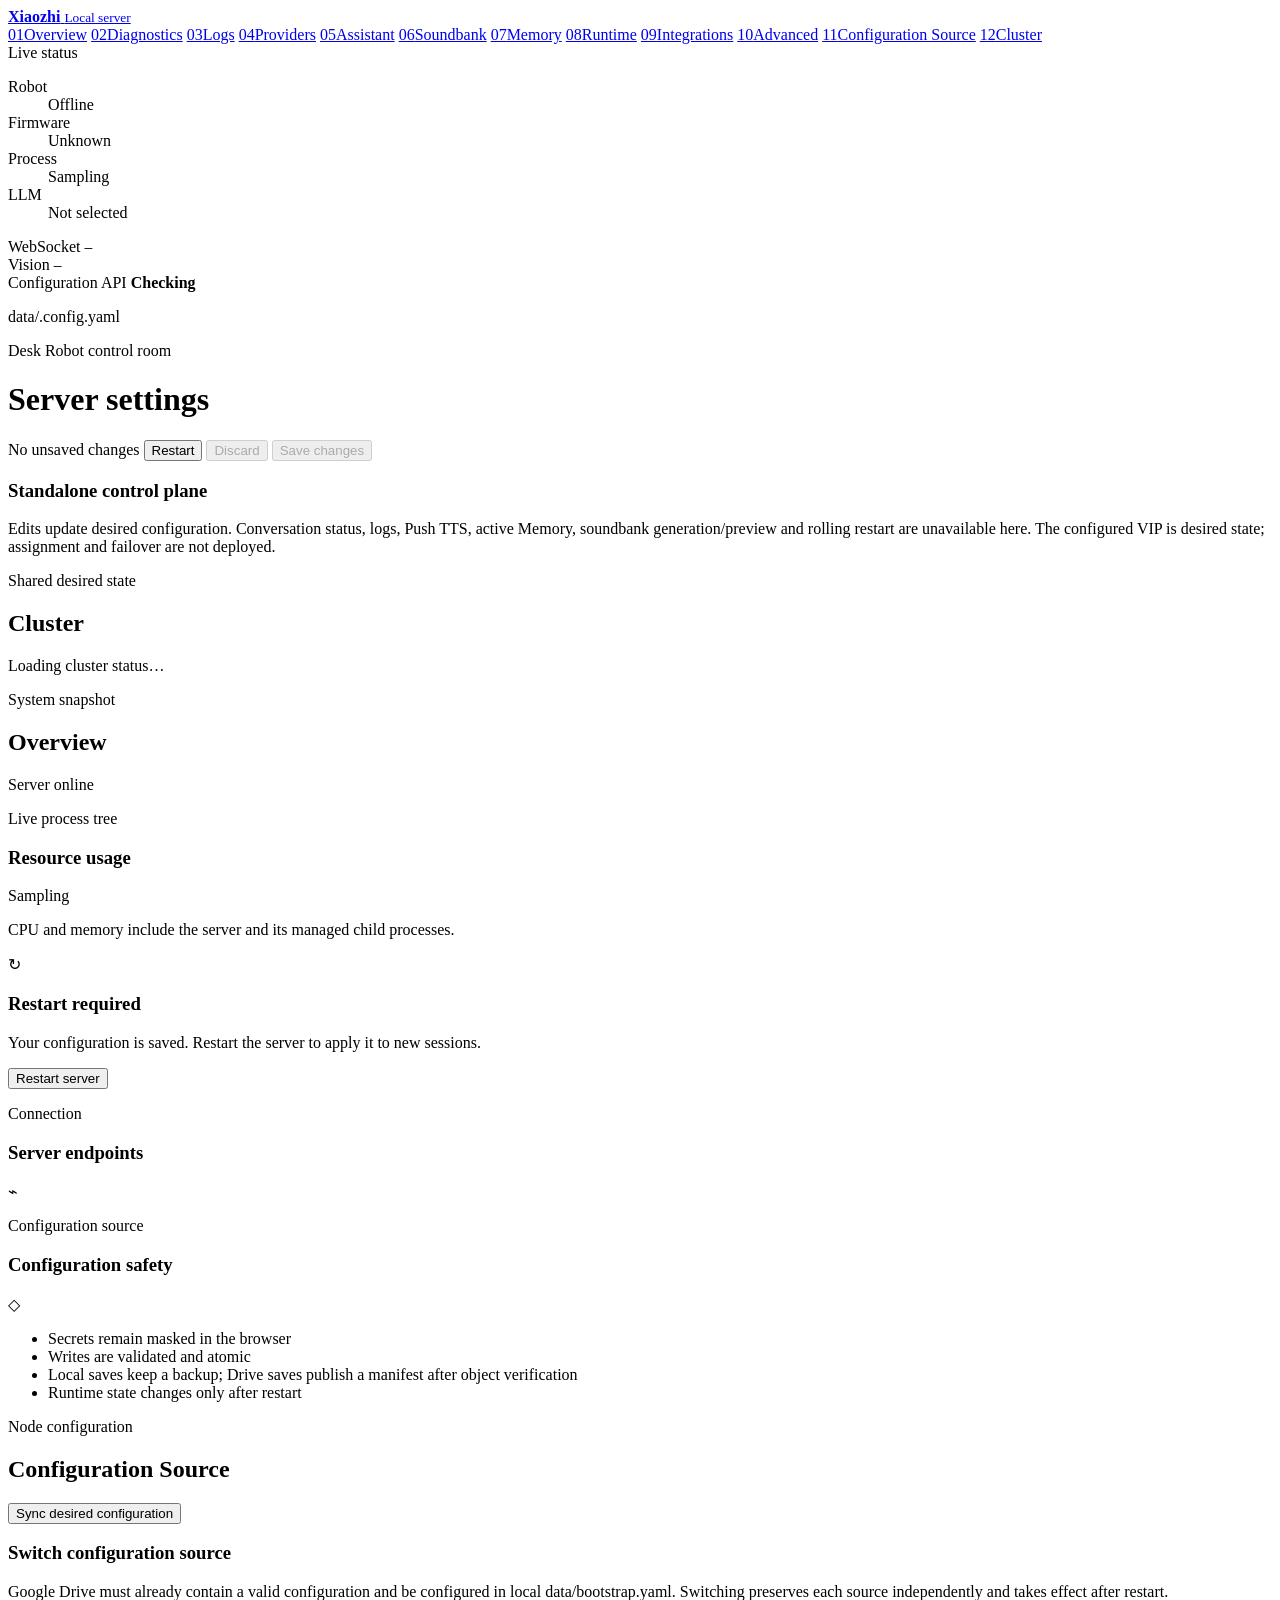
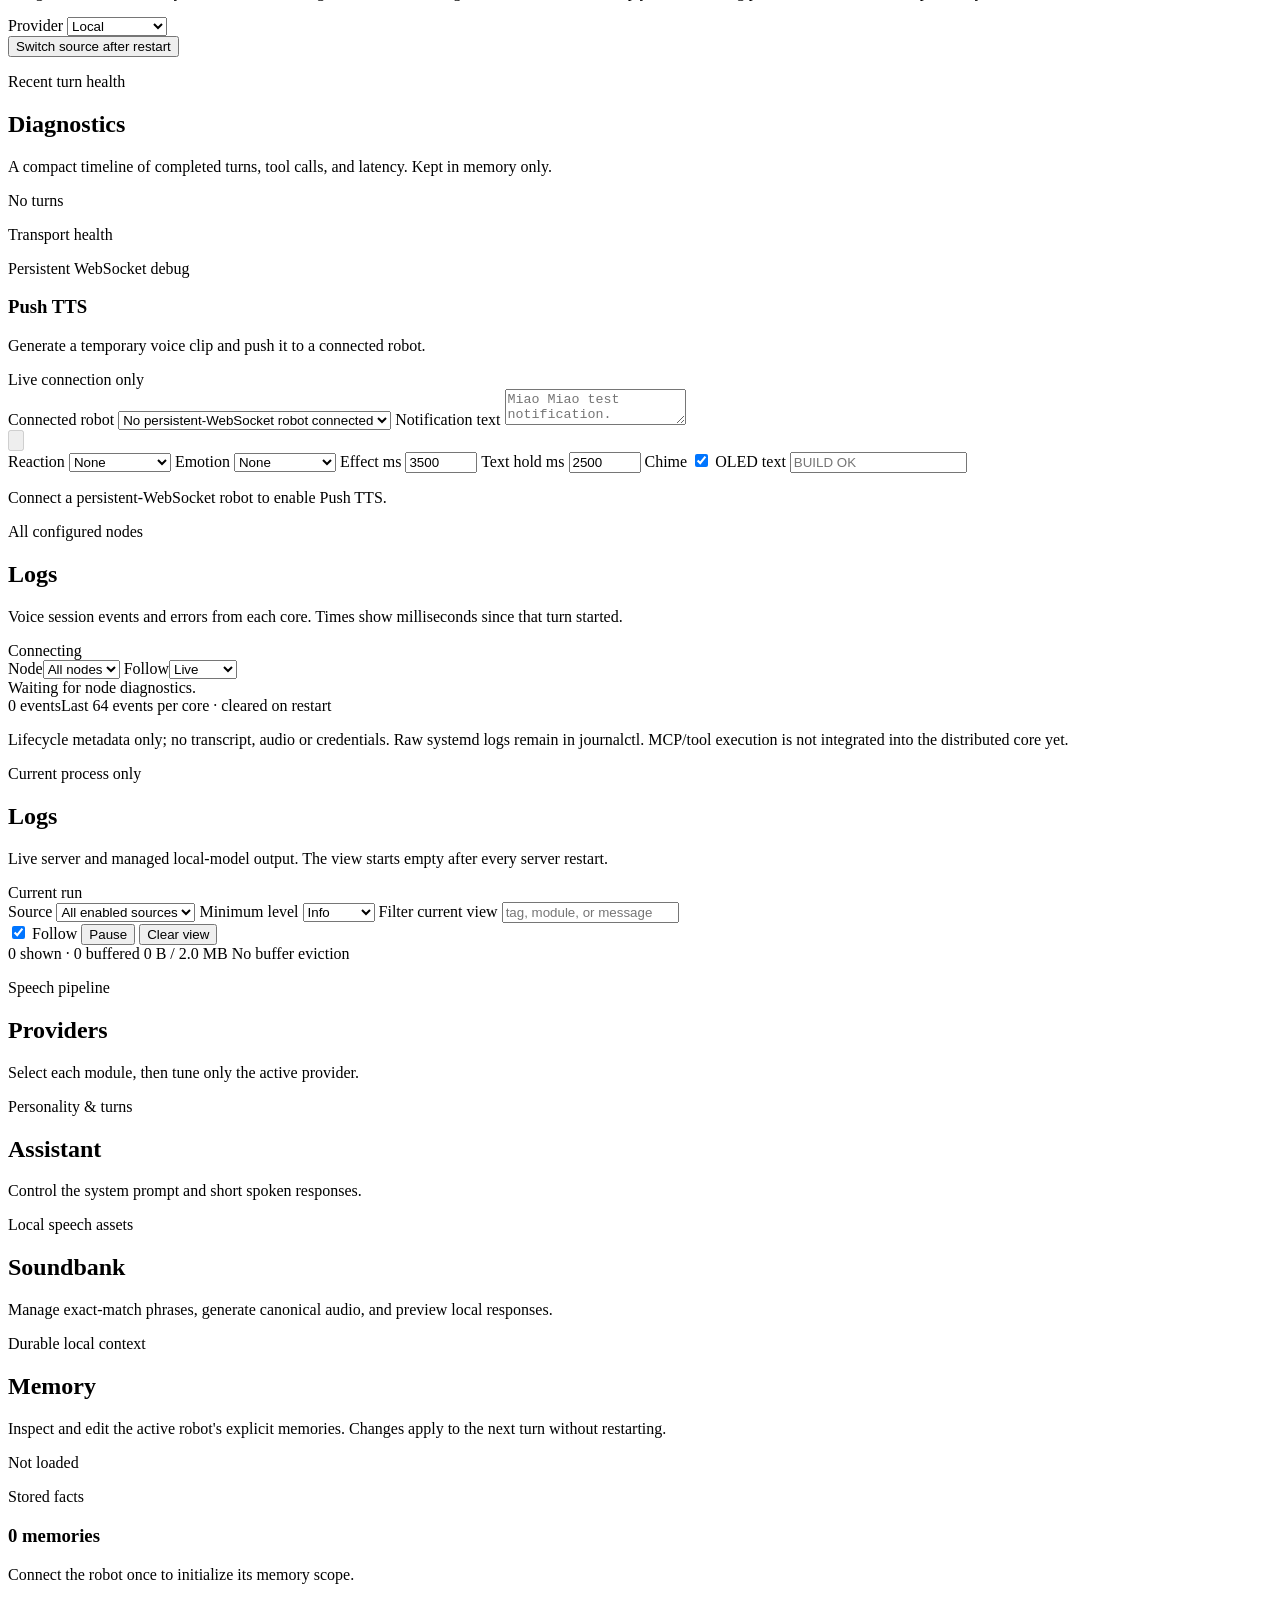
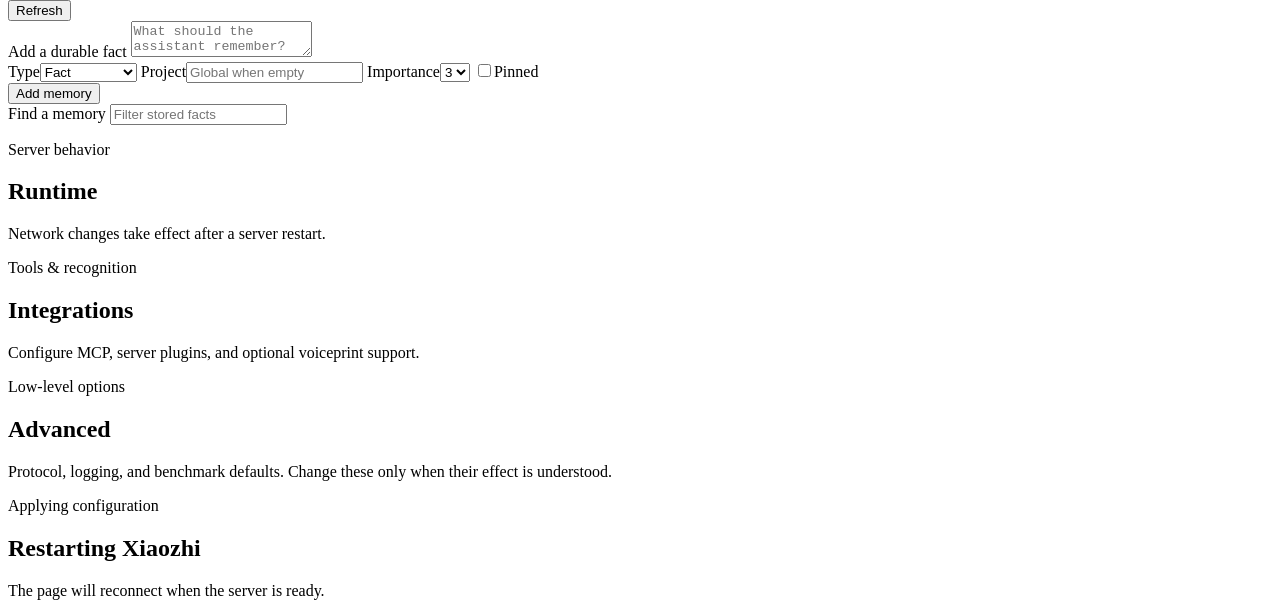
==== main/xiaozhi-server/web/settings/index.html @ d860bde0 "Restore cluster ASR recovery and expose voice diagnostics" ====
<!doctype html>
<html lang="en">
  <head>
    <meta charset="utf-8" />
    <meta name="viewport" content="width=device-width, initial-scale=1" />
    <meta name="theme-color" content="#0b0906" />
    <title>Xiaozhi Server Settings</title>
    <link rel="icon" href="/settings/favicon.svg" type="image/svg+xml" />
    <link rel="stylesheet" href="/settings/styles.css?v=44" />
  </head>
  <body>
    <div class="ambient ambient-one"></div>
    <div class="ambient ambient-two"></div>

    <div class="app-shell">
      <aside class="sidebar">
        <a class="brand" href="#overview" aria-label="Xiaozhi Server settings">
          <span class="brand-mark" aria-hidden="true">
            <span></span><span></span>
          </span>
          <span>
            <strong>Xiaozhi</strong>
            <small>Local server</small>
          </span>
        </a>

        <nav class="navigation" aria-label="Settings sections">
          <a class="active" href="#overview"><span>01</span>Overview</a>
          <a href="#diagnostics"><span>02</span>Diagnostics</a>
          <a href="#logs"><span>03</span>Logs</a>
          <a href="#providers"><span>04</span>Providers</a>
          <a href="#assistant"><span>05</span>Assistant</a>
          <a href="#soundbank"><span>06</span>Soundbank</a>
          <a href="#memory"><span>07</span>Memory</a>
          <a href="#runtime"><span>08</span>Runtime</a>
          <a href="#integrations"><span>09</span>Integrations</a>
          <a href="#advanced"><span>10</span>Advanced</a>
          <a href="#source"><span>11</span>Configuration Source</a>
          <a href="#cluster" class="hidden" data-control-plane><span>12</span>Cluster</a>
        </nav>

        <div class="sidebar-live" aria-label="Live server status">
          <div class="sidebar-live-heading">
            <span id="sidebarLiveLabel">Live status</span>
            <i id="sidebarLiveDot"></i>
          </div>
          <dl>
            <div><dt>Robot</dt><dd id="sidebarDevice">Offline</dd></div>
            <div><dt>Firmware</dt><dd id="sidebarFirmware">Unknown</dd></div>
            <div><dt>Process</dt><dd id="sidebarProcess">Sampling</dd></div>
            <div><dt>LLM</dt><dd id="sidebarLlm">Not selected</dd></div>
          </dl>
          <div class="sidebar-endpoint">
            <span>WebSocket</span>
            <code id="sidebarWebsocket">—</code>
          </div>
          <div class="sidebar-endpoint">
            <span>Vision</span>
            <code id="sidebarVision">—</code>
          </div>
        </div>

        <div class="sidebar-status">
          <div class="status-row">
            <span class="status-dot"></span>
            <span>Configuration API</span>
            <strong id="apiStatus">Checking</strong>
          </div>
          <p id="configPath">data/.config.yaml</p>
        </div>
      </aside>

      <main>
        <header class="topbar">
          <div>
            <p class="eyebrow">Desk Robot control room</p>
            <h1>Server settings</h1>
          </div>
          <div class="topbar-actions">
            <span class="save-state" id="saveState">No unsaved changes</span>
            <button class="button secondary" id="restartNowButton">Restart</button>
            <button class="button secondary" id="discardButton" disabled>Discard</button>
            <button class="button primary" id="saveButton" disabled>Save changes</button>
          </div>
        </header>

        <div class="content">
          <article class="panel hidden" data-control-plane>
            <h3>Standalone control plane</h3>
            <p>Edits update desired configuration. Conversation status, logs, Push TTS,
              active Memory, soundbank generation/preview and rolling restart are unavailable here.
              The configured VIP is desired state; assignment and failover are not deployed.</p>
          </article>
          <section id="cluster" class="page-section hidden" data-control-plane>
            <div class="section-heading">
              <div><p class="eyebrow">Shared desired state</p><h2>Cluster</h2></div>
            </div>
            <article class="panel">
              <dl class="detail-list" id="clusterSummary"></dl>
              <p id="clusterStatusNote" class="section-copy">Loading cluster status…</p>
            </article>
          </section>
          <section id="overview" class="page-section active">
            <div class="section-heading">
              <div>
                <p class="eyebrow">System snapshot</p>
                <h2>Overview</h2>
              </div>
              <span class="badge online"><i></i>Server online</span>
            </div>

            <div class="metric-grid" id="providerSummary"></div>

            <article class="panel resource-panel">
              <div class="panel-heading">
                <div>
                  <p class="eyebrow">Live process tree</p>
                  <h3>Resource usage</h3>
                </div>
                <span class="badge online" id="resourceStatus"><i></i>Sampling</span>
              </div>
              <div class="resource-grid" id="resourceSummary"></div>
              <div class="resource-meters" id="resourceMeters"></div>
              <p class="resource-note" id="resourceNote">CPU and memory include the server and its managed child processes.</p>
            </article>

            <article class="panel restart-panel hidden" id="restartPanel">
              <div class="panel-icon">↻</div>
              <div>
                <h3>Restart required</h3>
                <p>Your configuration is saved. Restart the server to apply it to new sessions.</p>
              </div>
              <button class="button warning" id="restartButton">Restart server</button>
            </article>

            <div class="overview-grid">
              <article class="panel">
                <div class="panel-heading">
                  <div>
                    <p class="eyebrow">Connection</p>
                    <h3>Server endpoints</h3>
                  </div>
                  <span class="line-icon">⌁</span>
                </div>
                <dl class="detail-list" id="endpointSummary"></dl>
              </article>

              <article class="panel">
                <div class="panel-heading">
                  <div>
                    <p class="eyebrow">Configuration source</p>
                    <h3>Configuration safety</h3>
                  </div>
                  <span class="line-icon">◇</span>
                </div>
                <ul class="check-list">
                  <li>Secrets remain masked in the browser</li>
                  <li>Writes are validated and atomic</li>
                  <li>Local saves keep a backup; Drive saves publish a manifest after object verification</li>
                  <li>Runtime state changes only after restart</li>
                </ul>
              </article>
            </div>
          </section>

          <section id="source" class="page-section">
            <div class="section-heading">
              <div><p class="eyebrow">Node configuration</p><h2>Configuration Source</h2></div>
            </div>
            <article class="panel config-source-panel">
              <dl class="detail-list" id="sourceSummary"></dl>
              <p class="section-copy" id="sourceSemantics"></p>
              <button class="button secondary" id="syncSourceButton">Sync desired configuration</button>
            </article>
            <article class="panel config-source-panel">
              <h3>Switch configuration source</h3>
              <p class="section-copy">Google Drive must already contain a valid configuration and be configured in local data/bootstrap.yaml. Switching preserves each source independently and takes effect after restart.</p>
              <div class="config-source-field">
                <label for="sourceProvider">Provider</label>
                <select id="sourceProvider"><option value="local">Local</option><option value="google_drive">Google Drive</option></select>
              </div>
              <button class="button secondary" id="switchSourceButton">Switch source after restart</button>
            </article>
          </section>

          <section id="diagnostics" class="page-section">
            <div class="section-heading">
              <div>
                <p class="eyebrow">Recent turn health</p>
                <h2>Diagnostics</h2>
                <p class="section-copy">A compact timeline of completed turns, tool calls, and latency. Kept in memory only.</p>
              </div>
              <span class="badge" id="diagnosticStatus"><i></i>No turns</span>
            </div>
            <div class="diagnostic-summary" id="diagnosticSummary"></div>
            <div class="resource-panel">
              <p class="eyebrow">Transport health</p>
              <div class="resource-grid" id="transportHealth"></div>
            </div>
            <div class="device-events" id="deviceEvents"></div>
            <article class="panel push-tts-panel">
              <div class="panel-heading">
                <div>
                  <p class="eyebrow">Persistent WebSocket debug</p>
                  <h3>Push TTS</h3>
                  <p class="field-help">Generate a temporary voice clip and push it to a connected robot.</p>
                </div>
                <span class="push-tts-mode"><i></i>Live connection only</span>
              </div>
              <form id="pushTtsForm" class="push-tts-form">
                <label>
                  <span>Connected robot</span>
                  <select id="pushTtsDevice" required>
                    <option value="">No persistent-WebSocket robot connected</option>
                  </select>
                </label>
                <label>
                  <span>Notification text</span>
                  <textarea id="pushTtsText" maxlength="1000" required placeholder="Miao Miao test notification."></textarea>
                </label>
                <div class="push-tts-actions">
                  <button class="button primary" id="pushTtsButton" type="submit" aria-label="Send to robot" title="Send to robot" disabled>
                    <svg class="push-tts-send-icon" aria-hidden="true" viewBox="0 0 24 24">
                      <path d="M3.6 4.1 21 12 3.6 19.9l1.6-6.1 9.1-1.8-9.1-1.8-1.6-6.1Z" />
                    </svg>
                    <span class="push-tts-spinner" aria-hidden="true"></span>
                  </button>
                </div>
                <div class="push-tts-options">
                  <label>
                    <span>Reaction</span>
                    <select id="pushTtsReaction">
                      <option value="">None</option>
                      <option value="acknowledge">Acknowledge</option>
                      <option value="success">Success</option>
                      <option value="celebrate">Celebrate</option>
                      <option value="thinking">Thinking</option>
                      <option value="curious">Curious</option>
                      <option value="confused">Confused</option>
                      <option value="warning">Warning</option>
                      <option value="error">Error</option>
                      <option value="startled">Startled</option>
                      <option value="sleepy">Sleepy</option>
                      <option value="nope">Nope</option>
                      <option value="attention">Attention</option>
                    </select>
                  </label>
                  <label id="pushTtsEmotionField">
                    <span>Emotion</span>
                    <select id="pushTtsEmotion">
                      <option value="">None</option>
                      <option value="neutral">Neutral</option>
                      <option value="happy">Happy</option>
                      <option value="bored">Bored</option>
                      <option value="laughing">Laughing</option>
                      <option value="funny">Funny</option>
                      <option value="sad">Sad</option>
                      <option value="angry">Angry</option>
                      <option value="crying">Crying</option>
                      <option value="loving">Loving</option>
                      <option value="embarrassed">Embarrassed</option>
                      <option value="surprised">Surprised</option>
                      <option value="shocked">Shocked</option>
                      <option value="thinking">Thinking</option>
                      <option value="winking">Winking</option>
                      <option value="cool">Cool</option>
                      <option value="relaxed">Relaxed</option>
                      <option value="delicious">Delicious</option>
                      <option value="kissy">Kissy</option>
                      <option value="confident">Confident</option>
                      <option value="sleepy">Sleepy</option>
                      <option value="silly">Silly</option>
                      <option value="confused">Confused</option>
                      <option value="suspicious">Suspicious</option>
                      <option value="shake">Shake</option>
                    </select>
                  </label>
                  <label>
                    <span>Effect ms</span>
                    <input id="pushTtsDuration" type="number" min="250" max="30000" step="250" value="3500" />
                  </label>
                  <label>
                    <span>Text hold ms</span>
                    <input id="pushTtsHold" type="number" min="0" max="10000" step="250" value="2500" />
                  </label>
                  <label class="push-tts-chime">
                    <span>Chime</span>
                    <input id="pushTtsChime" type="checkbox" checked />
                  </label>
                  <label>
                    <span>OLED text</span>
                    <input id="pushTtsOled" type="text" maxlength="48" placeholder="BUILD OK" />
                  </label>
                </div>
                <p class="push-tts-status muted" id="pushTtsStatus">Connect a persistent-WebSocket robot to enable Push TTS.</p>
              </form>
            </article>
            <div class="turn-feed" id="turnFeed"></div>
          </section>

          <section id="logs" class="page-section">
            <div class="section-heading hidden" data-control-plane>
              <div>
                <p class="eyebrow">All configured nodes</p>
                <h2>Logs</h2>
                <p class="section-copy">Voice session events and errors from each core. Times show milliseconds since that turn started.</p>
              </div>
              <span class="badge" id="clusterLogStatus">Connecting</span>
            </div>
            <article class="panel log-panel hidden" data-control-plane>
              <header class="log-toolbar">
                <div class="log-filters">
                  <label><span>Node</span><select id="clusterLogNode"><option value="all">All nodes</option></select></label>
                  <label><span>Follow</span><select id="clusterLogFollow"><option value="yes">Live</option><option value="no">Paused</option></select></label>
                </div>
              </header>
              <div class="cluster-voice-summary" id="clusterVoiceSummary"></div>
              <div class="log-console" id="clusterLogViewport" role="log" aria-live="off">
                <div class="log-feed" id="clusterLogFeed"><div class="log-empty">Waiting for node diagnostics.</div></div>
              </div>
              <footer class="log-footer"><span id="clusterLogCount">0 events</span><span>Last 64 events per core · cleared on restart</span></footer>
            </article>
            <p class="section-copy hidden" data-control-plane>Lifecycle metadata only; no transcript, audio or credentials. Raw systemd logs remain in journalctl. MCP/tool execution is not integrated into the distributed core yet.</p>
            <div class="section-heading" data-runtime-logs>
              <div>
                <p class="eyebrow">Current process only</p>
                <h2>Logs</h2>
                <p class="section-copy">Live server and managed local-model output. The view starts empty after every server restart.</p>
              </div>
              <span class="badge" id="logStatus"><i></i>Current run</span>
            </div>

            <article class="panel log-panel" data-runtime-logs>
              <header class="log-toolbar">
                <div class="log-filters">
                  <label>
                    <span>Source</span>
                    <select id="logSource">
                      <option value="all">All enabled sources</option>
                      <option value="server">Server</option>
                      <option value="local_llm">Local LLM</option>
                      <option value="local_vllm">Local VLLM</option>
                    </select>
                  </label>
                  <label>
                    <span>Minimum level</span>
                    <select id="logLevel">
                      <option value="TRACE">Trace</option>
                      <option value="DEBUG">Debug</option>
                      <option value="INFO" selected>Info</option>
                      <option value="WARNING">Warning</option>
                      <option value="ERROR">Error</option>
                    </select>
                  </label>
                  <label class="log-search-field">
                    <span>Filter current view</span>
                    <input id="logSearch" type="search" placeholder="tag, module, or message" />
                  </label>
                </div>
                <div class="log-actions">
                  <label class="log-autoscroll">
                    <input id="logAutoscroll" type="checkbox" checked />
                    <span>Follow</span>
                  </label>
                  <button class="button secondary" id="logPauseButton" type="button">Pause</button>
                  <button class="button secondary" id="logClearButton" type="button">Clear view</button>
                </div>
              </header>

              <div class="log-console" id="logViewport" role="log" aria-live="off">
                <div class="log-feed" id="logFeed"></div>
              </div>

              <footer class="log-footer">
                <span id="logCount">0 shown · 0 buffered</span>
                <span id="logUsage">0 B / 2.0 MB</span>
                <span id="logDropped">No buffer eviction</span>
              </footer>
            </article>
          </section>

          <section id="providers" class="page-section">
            <div class="section-heading">
              <div>
                <p class="eyebrow">Speech pipeline</p>
                <h2>Providers</h2>
                <p class="section-copy">Select each module, then tune only the active provider.</p>
              </div>
            </div>
            <div class="provider-grid" id="providerSelectors"></div>
            <div class="provider-tabs" id="providerTabs" role="tablist" aria-label="Provider module"></div>
            <div id="providerEditors"></div>
          </section>

          <section id="assistant" class="page-section">
            <div class="section-heading">
              <div>
                <p class="eyebrow">Personality & turns</p>
                <h2>Assistant</h2>
                <p class="section-copy">Control the system prompt and short spoken responses.</p>
              </div>
            </div>
            <div class="settings-groups" id="assistantFields"></div>
          </section>

          <section id="soundbank" class="page-section">
            <div class="section-heading">
              <div>
                <p class="eyebrow">Local speech assets</p>
                <h2>Soundbank</h2>
                <p class="section-copy">Manage exact-match phrases, generate canonical audio, and preview local responses.</p>
              </div>
            </div>
            <div id="soundbankWorkspace"></div>
          </section>

          <section id="memory" class="page-section">
            <div class="section-heading">
              <div>
                <p class="eyebrow">Durable local context</p>
                <h2>Memory</h2>
                <p class="section-copy">Inspect and edit the active robot's explicit memories. Changes apply to the next turn without restarting.</p>
              </div>
              <span class="badge" id="memoryStatus"><i></i>Not loaded</span>
            </div>
            <div class="memory-layout">
              <article class="panel memory-workspace">
                <header>
                  <div>
                    <p class="eyebrow">Stored facts</p>
                    <h3 id="memoryCount">0 memories</h3>
                    <p class="field-help" id="memoryContext">Connect the robot once to initialize its memory scope.</p>
                  </div>
                  <button class="button secondary" id="memoryRefreshButton" type="button">Refresh</button>
                </header>
                <form class="memory-compose" id="memoryCreateForm">
                  <label for="memoryContent">Add a durable fact</label>
                  <textarea id="memoryContent" placeholder="What should the assistant remember?"></textarea>
                  <div class="memory-create-fields">
                    <label><span>Type</span><select id="memoryType"><option value="fact">Fact</option><option value="preference">Preference</option><option value="decision">Decision</option><option value="project_state">Project state</option><option value="hardware">Hardware</option><option value="todo">Todo</option><option value="session">Session</option></select></label>
                    <label><span>Project</span><input id="memoryProject" placeholder="Global when empty" /></label>
                    <label><span>Importance</span><select id="memoryImportance"><option value="1">1</option><option value="2">2</option><option value="3" selected>3</option><option value="4">4</option><option value="5">5</option></select></label>
                    <label class="memory-check"><input id="memoryPinned" type="checkbox" /><span>Pinned</span></label>
                  </div>
                  <button class="button primary" id="memoryCreateButton" type="submit">Add memory</button>
                </form>
                <div class="memory-filter">
                  <label for="memorySearch">Find a memory</label>
                  <input id="memorySearch" type="search" placeholder="Filter stored facts" />
                </div>
                <div class="memory-entries" id="memoryEntries"></div>
              </article>
            </div>
          </section>

          <section id="runtime" class="page-section">
            <div class="section-heading">
              <div>
                <p class="eyebrow">Server behavior</p>
                <h2>Runtime</h2>
                <p class="section-copy">Network changes take effect after a server restart.</p>
              </div>
            </div>
            <div class="settings-groups" id="runtimeFields"></div>
          </section>

          <section id="integrations" class="page-section">
            <div class="section-heading">
              <div>
                <p class="eyebrow">Tools & recognition</p>
                <h2>Integrations</h2>
                <p class="section-copy">Configure MCP, server plugins, and optional voiceprint support.</p>
              </div>
            </div>
            <div class="settings-groups" id="integrationFields"></div>
          </section>

          <section id="advanced" class="page-section">
            <div class="section-heading">
              <div>
                <p class="eyebrow">Low-level options</p>
                <h2>Advanced</h2>
                <p class="section-copy">Protocol, logging, and benchmark defaults. Change these only when their effect is understood.</p>
              </div>
            </div>
            <div class="settings-groups" id="advancedFields"></div>
          </section>
        </div>
      </main>
    </div>

    <div class="toast-region" id="toastRegion" aria-live="polite"></div>
    <div class="restart-overlay hidden" id="restartOverlay">
      <div class="restart-card">
        <span class="spinner"></span>
        <p class="eyebrow">Applying configuration</p>
        <h2>Restarting Xiaozhi</h2>
        <p>The page will reconnect when the server is ready.</p>
      </div>
    </div>

    <script type="module" src="/settings/app.js?v=47"></script>
  </body>
</html>
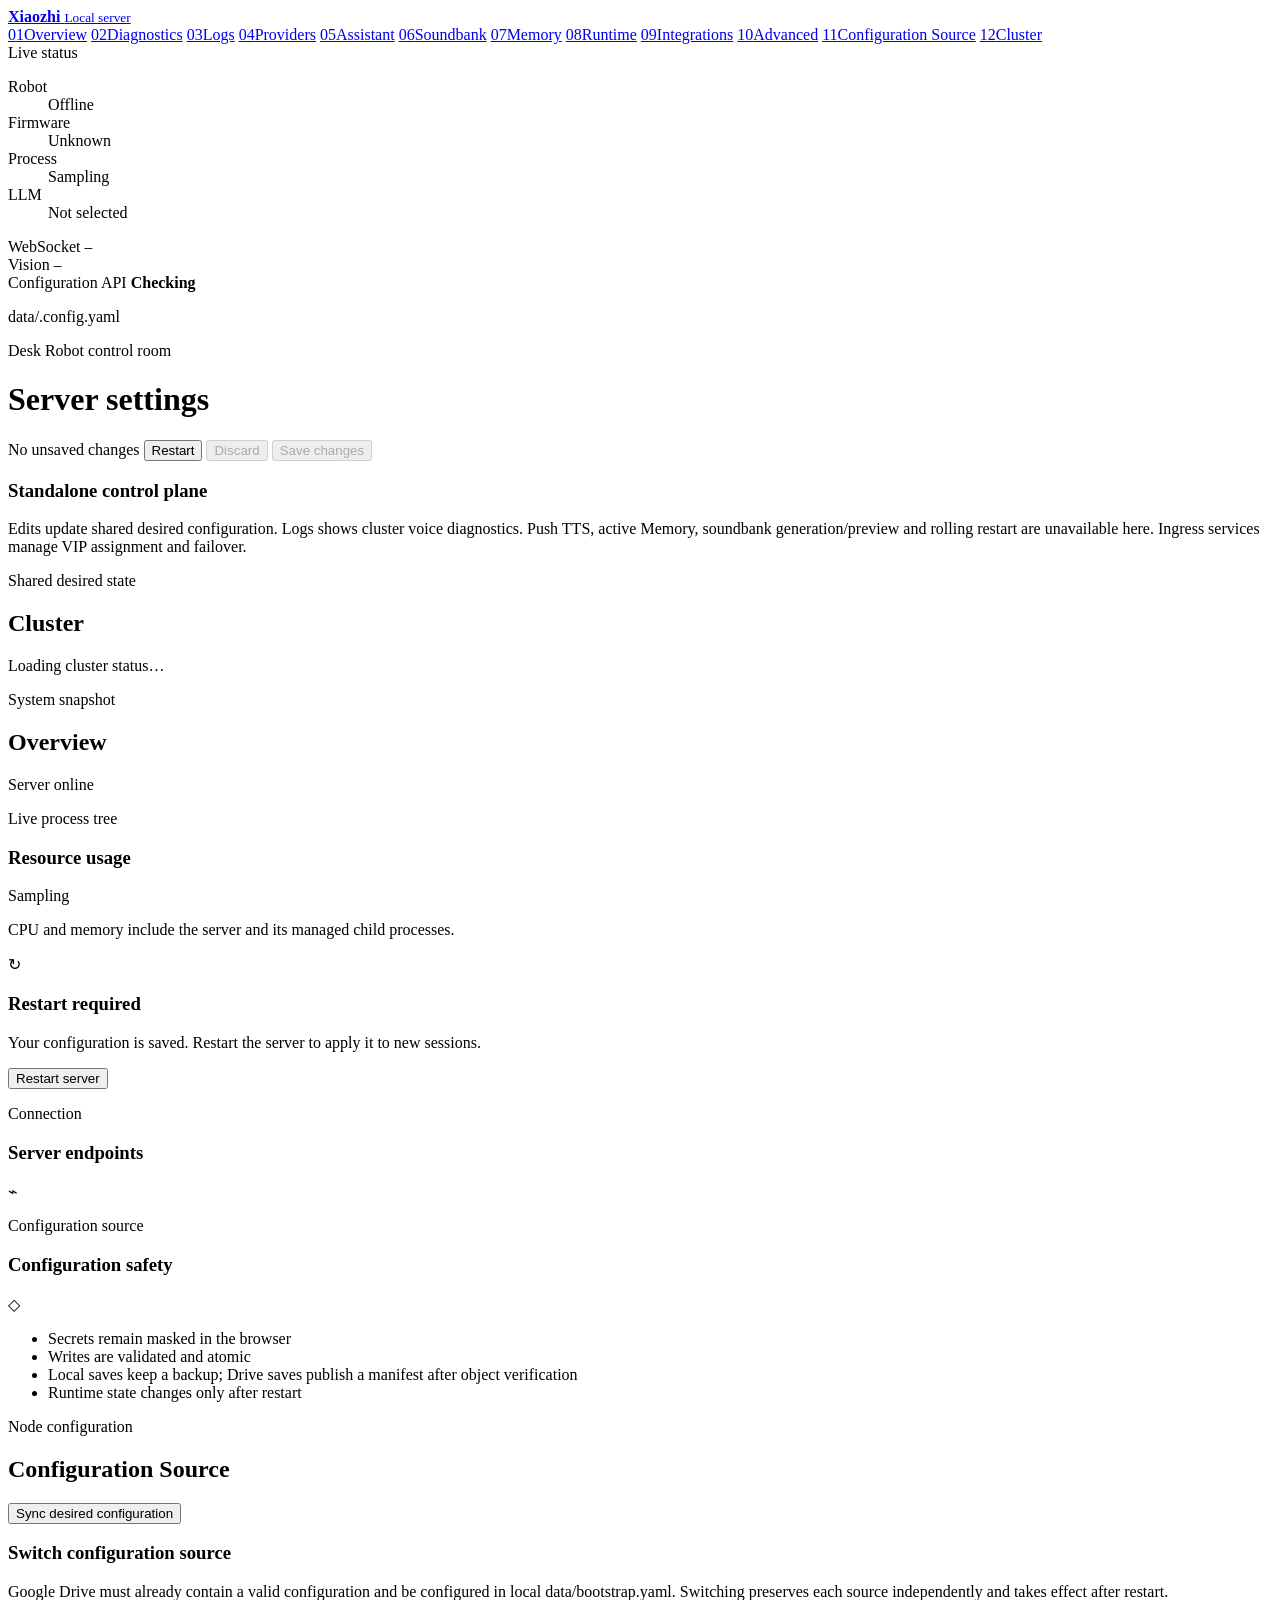
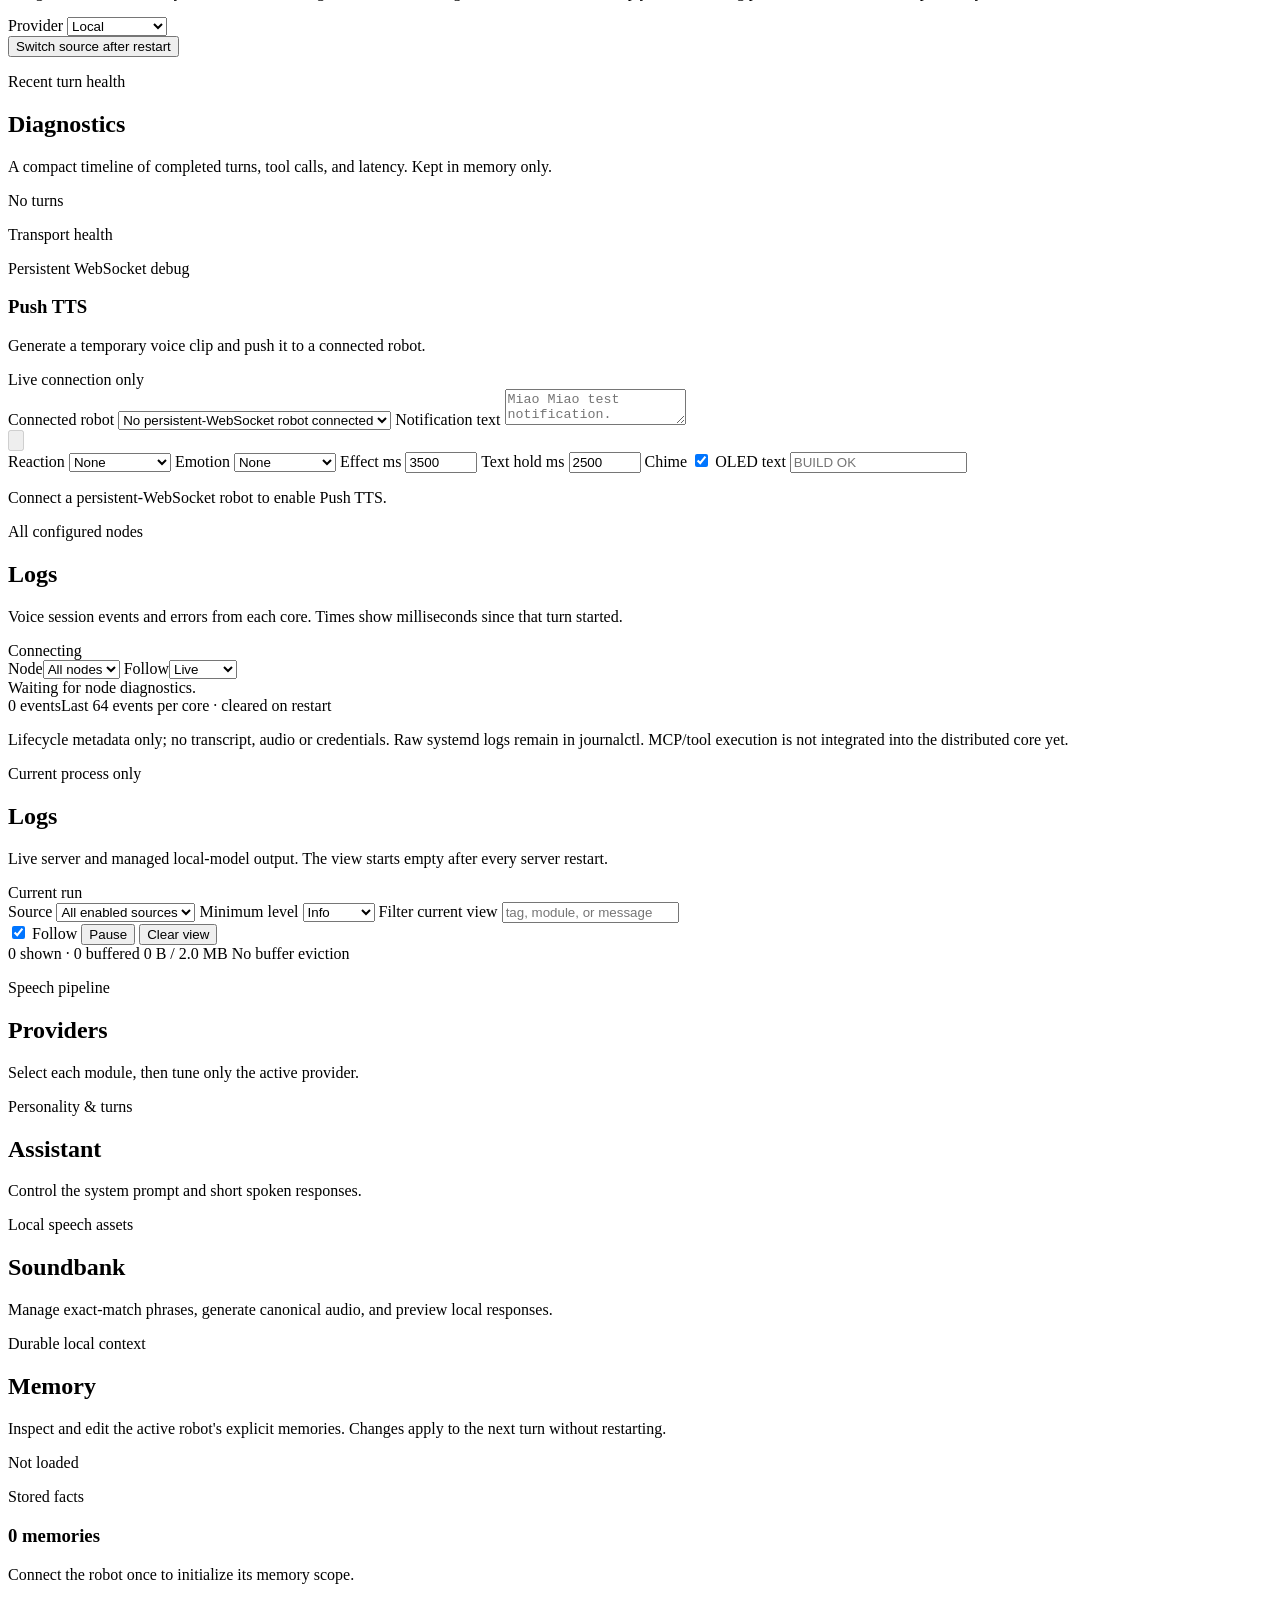
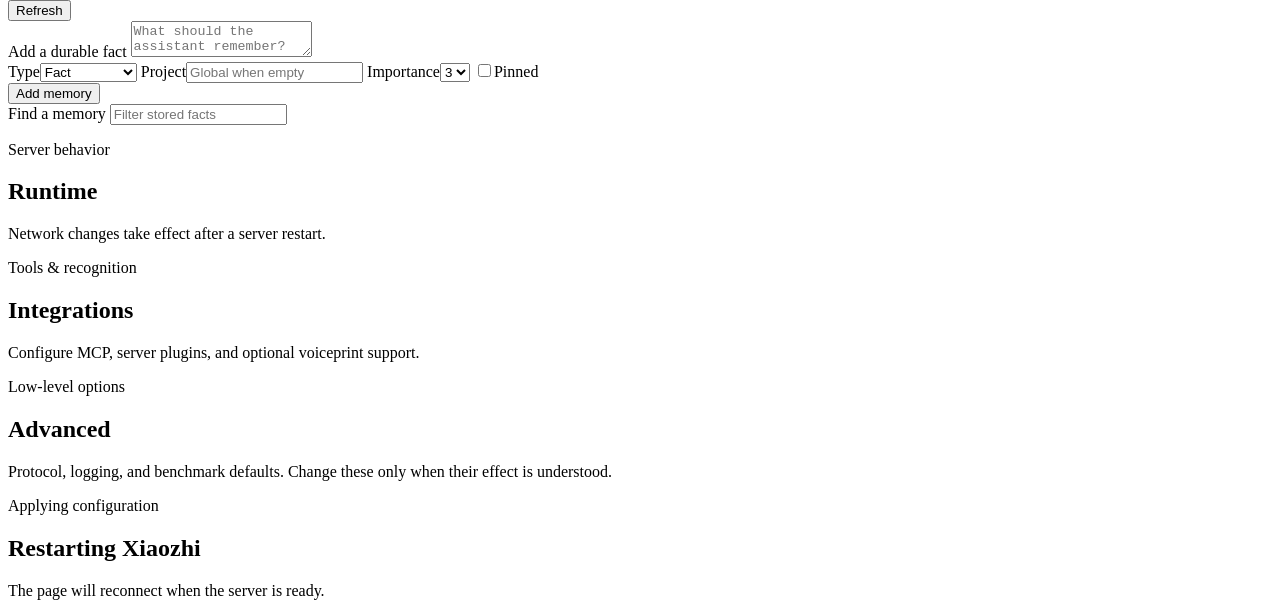
==== commit 6fe1aeaa: "Remove nested Settings log panel padding" ====
--- a/main/xiaozhi-server/web/settings/index.html
+++ b/main/xiaozhi-server/web/settings/index.html
@@ -6,7 +6,7 @@
     <meta name="theme-color" content="#0b0906" />
     <title>Xiaozhi Server Settings</title>
     <link rel="icon" href="/settings/favicon.svg" type="image/svg+xml" />
-    <link rel="stylesheet" href="/settings/styles.css?v=44" />
+    <link rel="stylesheet" href="/settings/styles.css?v=45" />
   </head>
   <body>
     <div class="ambient ambient-one"></div>
@@ -87,9 +87,9 @@
         <div class="content">
           <article class="panel hidden" data-control-plane>
             <h3>Standalone control plane</h3>
-            <p>Edits update desired configuration. Conversation status, logs, Push TTS,
-              active Memory, soundbank generation/preview and rolling restart are unavailable here.
-              The configured VIP is desired state; assignment and failover are not deployed.</p>
+            <p>Edits update shared desired configuration. Logs shows cluster voice diagnostics.
+              Push TTS, active Memory, soundbank generation/preview and rolling restart are unavailable here.
+              Ingress services manage VIP assignment and failover.</p>
           </article>
           <section id="cluster" class="page-section hidden" data-control-plane>
             <div class="section-heading">
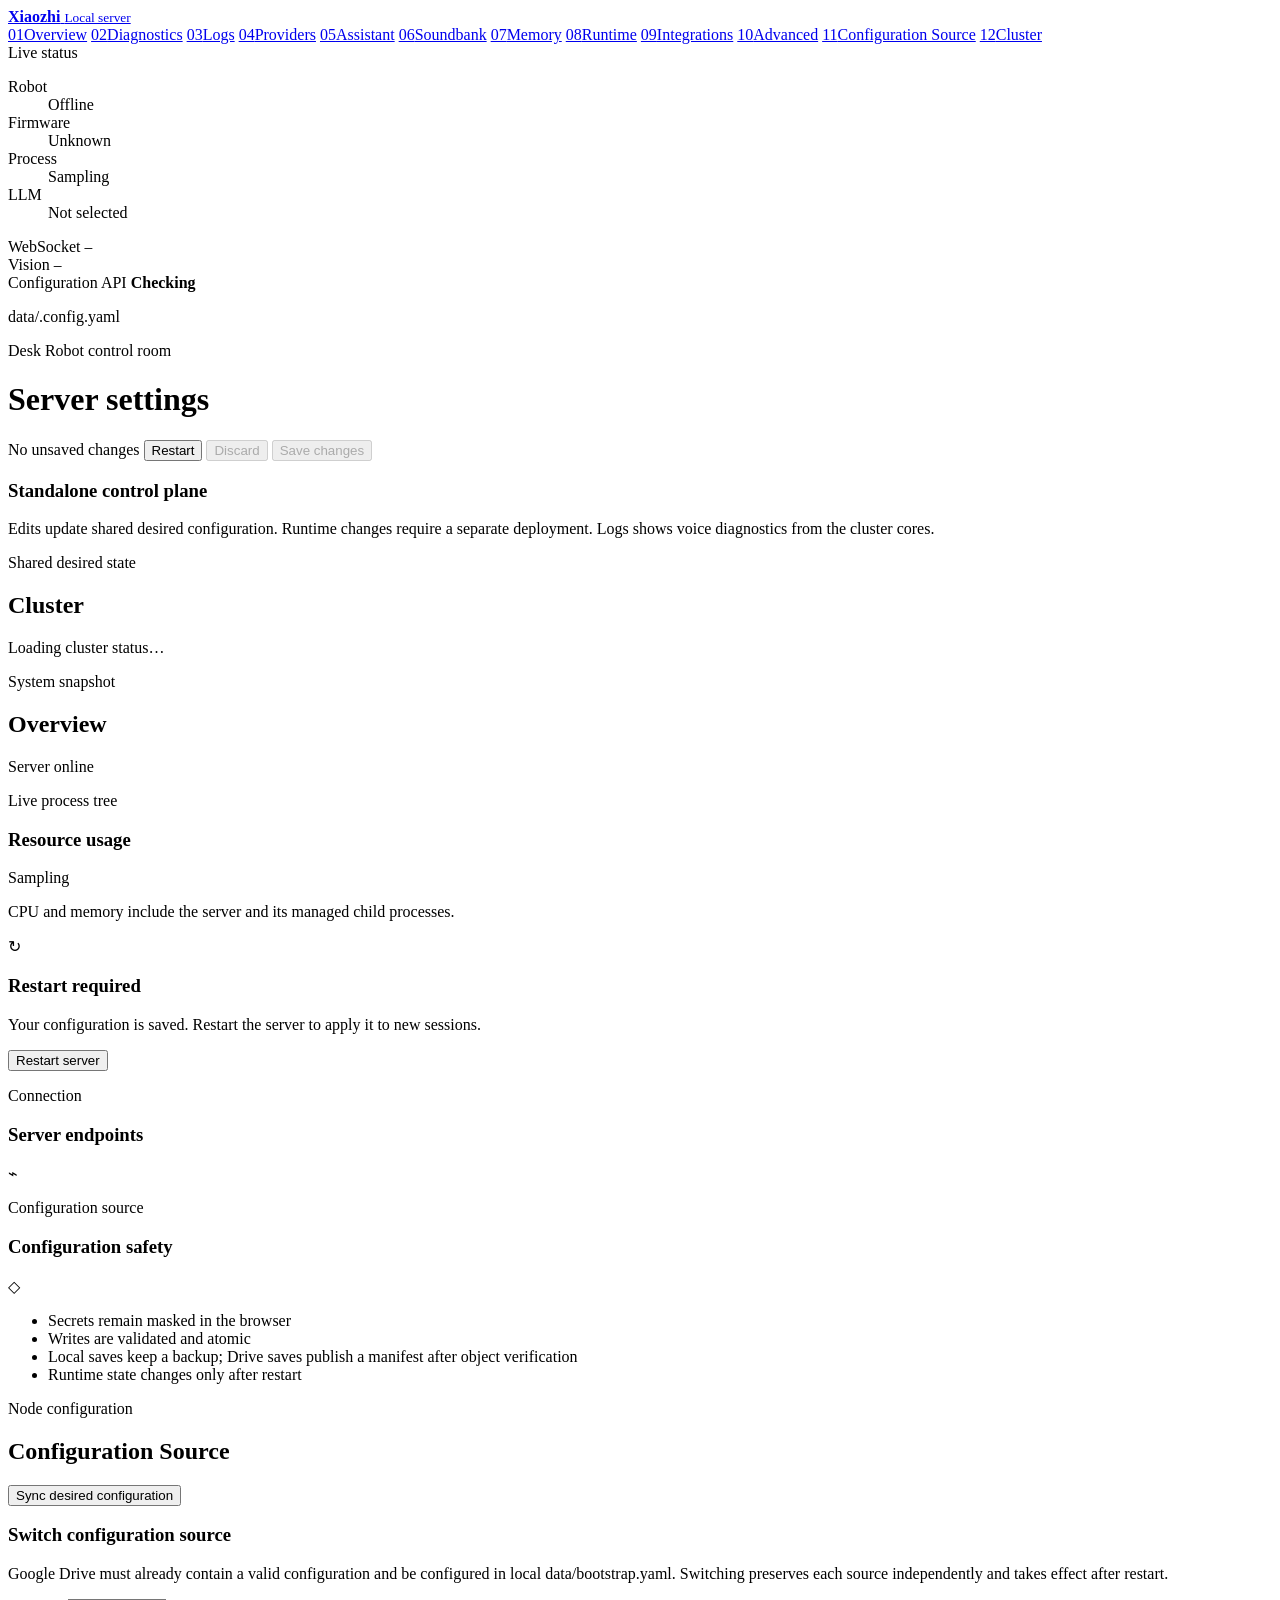
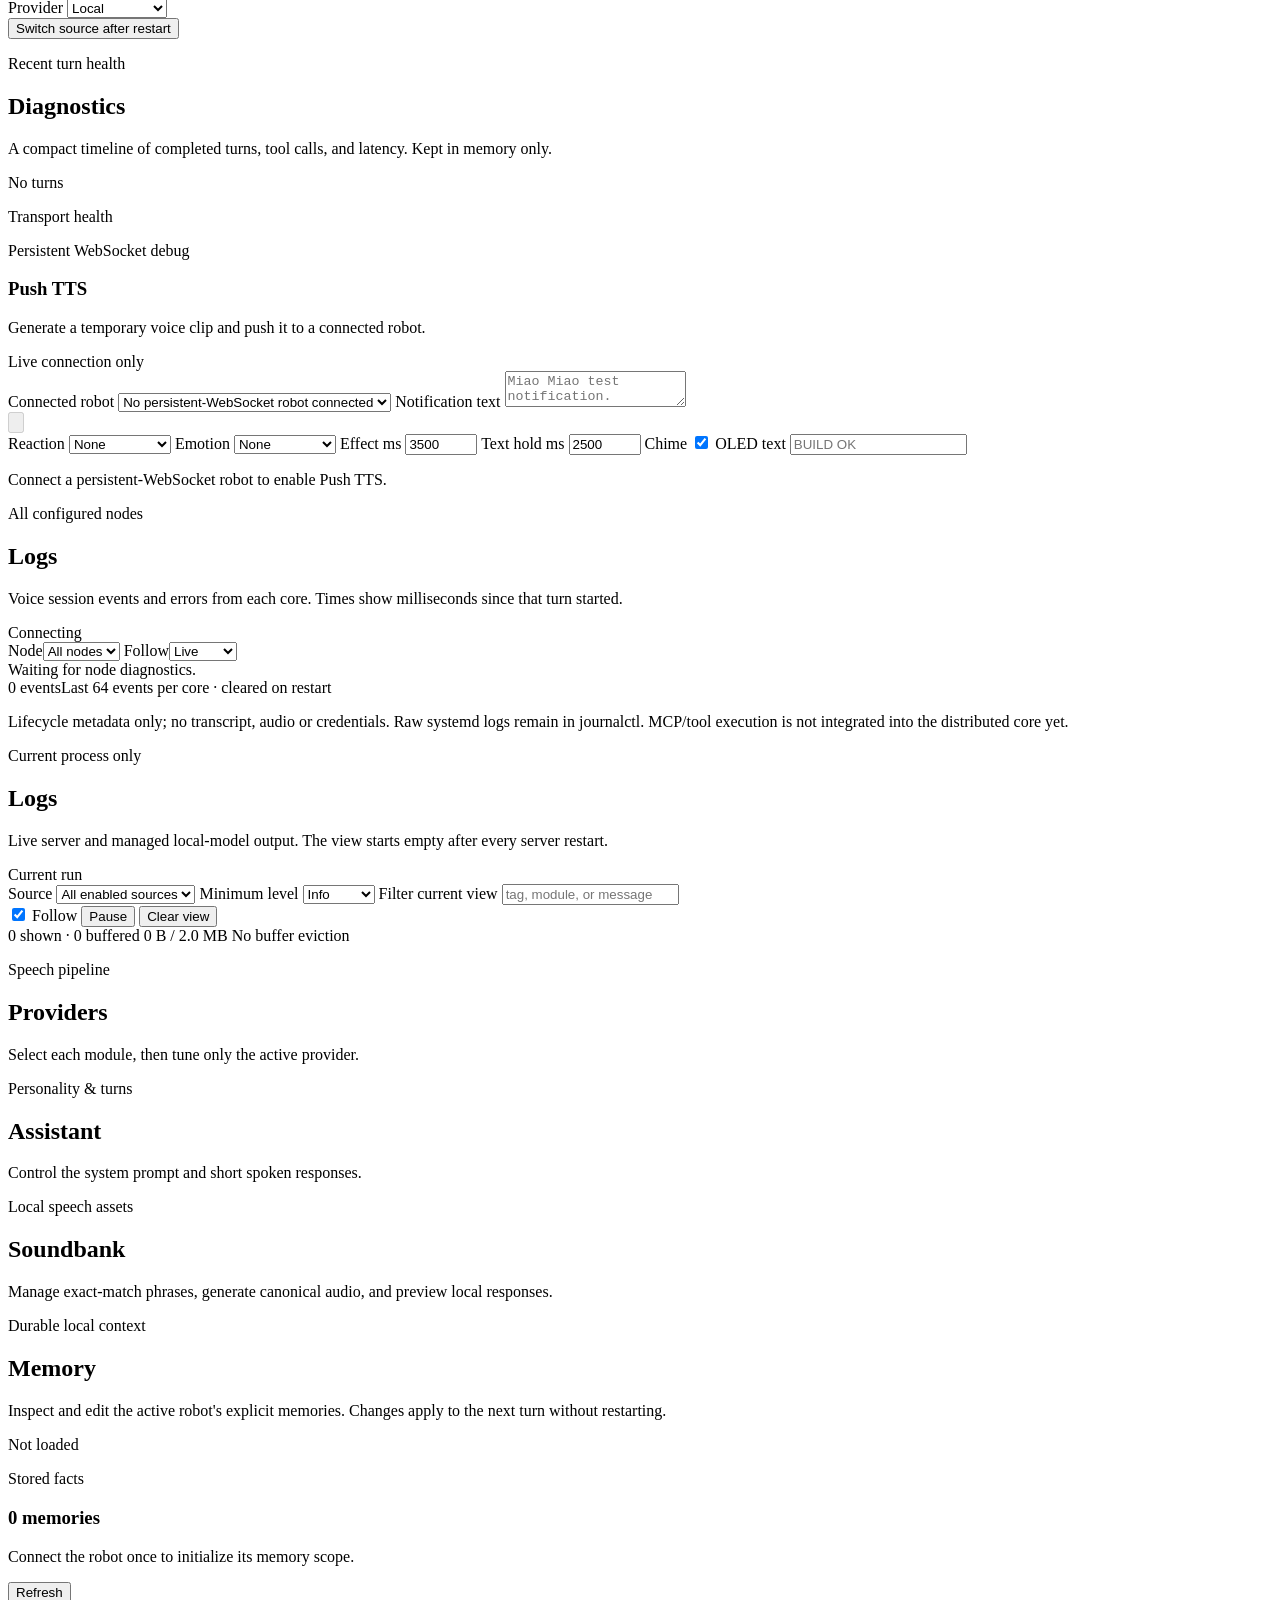
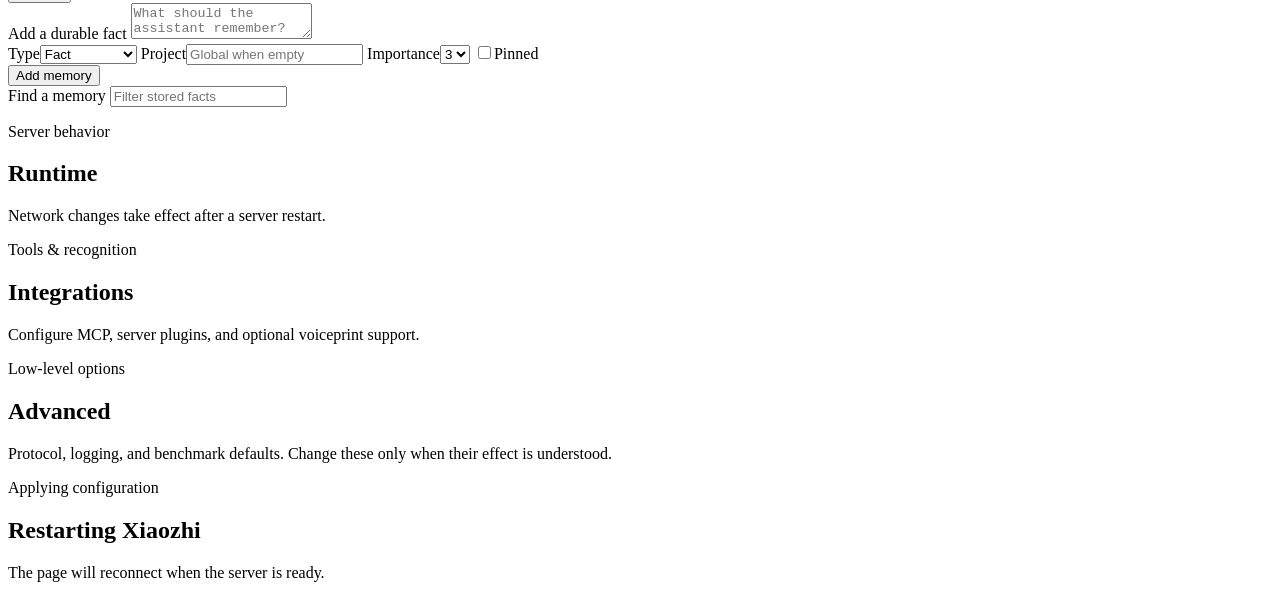
==== commit 5337ec21: "Hide unsupported control-plane Settings actions" ====
--- a/main/xiaozhi-server/web/settings/index.html
+++ b/main/xiaozhi-server/web/settings/index.html
@@ -6,7 +6,7 @@
     <meta name="theme-color" content="#0b0906" />
     <title>Xiaozhi Server Settings</title>
     <link rel="icon" href="/settings/favicon.svg" type="image/svg+xml" />
-    <link rel="stylesheet" href="/settings/styles.css?v=45" />
+    <link rel="stylesheet" href="/settings/styles.css?v=46" />
   </head>
   <body>
     <div class="ambient ambient-one"></div>
@@ -78,7 +78,7 @@
           </div>
           <div class="topbar-actions">
             <span class="save-state" id="saveState">No unsaved changes</span>
-            <button class="button secondary" id="restartNowButton">Restart</button>
+            <button class="button secondary" id="restartNowButton" data-runtime-only>Restart</button>
             <button class="button secondary" id="discardButton" disabled>Discard</button>
             <button class="button primary" id="saveButton" disabled>Save changes</button>
           </div>
@@ -87,9 +87,8 @@
         <div class="content">
           <article class="panel hidden" data-control-plane>
             <h3>Standalone control plane</h3>
-            <p>Edits update shared desired configuration. Logs shows cluster voice diagnostics.
-              Push TTS, active Memory, soundbank generation/preview and rolling restart are unavailable here.
-              Ingress services manage VIP assignment and failover.</p>
+            <p>Edits update shared desired configuration. Runtime changes require a separate deployment.
+              Logs shows voice diagnostics from the cluster cores.</p>
           </article>
           <section id="cluster" class="page-section hidden" data-control-plane>
             <div class="section-heading">
@@ -124,7 +123,7 @@
               <p class="resource-note" id="resourceNote">CPU and memory include the server and its managed child processes.</p>
             </article>
 
-            <article class="panel restart-panel hidden" id="restartPanel">
+            <article class="panel restart-panel hidden" id="restartPanel" data-runtime-only>
               <div class="panel-icon">↻</div>
               <div>
                 <h3>Restart required</h3>
@@ -172,7 +171,7 @@
               <p class="section-copy" id="sourceSemantics"></p>
               <button class="button secondary" id="syncSourceButton">Sync desired configuration</button>
             </article>
-            <article class="panel config-source-panel">
+            <article class="panel config-source-panel" data-runtime-only>
               <h3>Switch configuration source</h3>
               <p class="section-copy">Google Drive must already contain a valid configuration and be configured in local data/bootstrap.yaml. Switching preserves each source independently and takes effect after restart.</p>
               <div class="config-source-field">
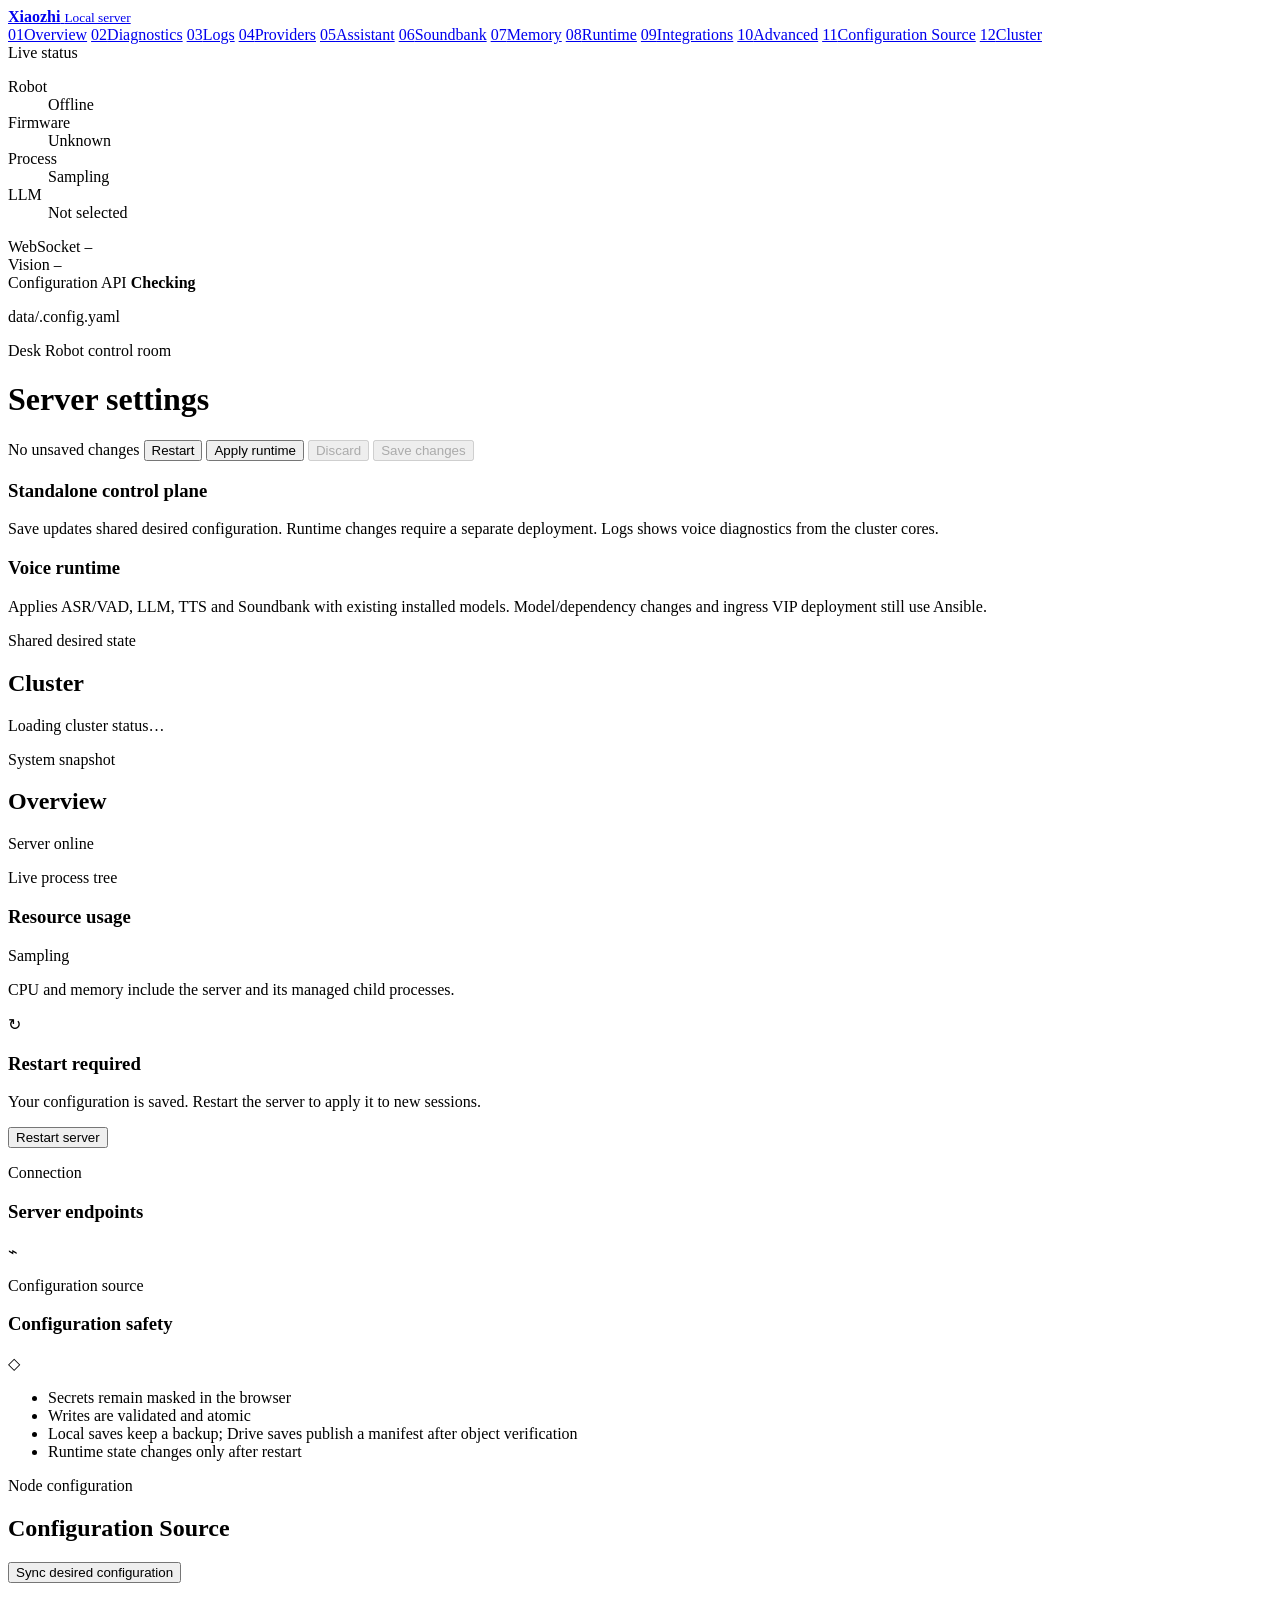
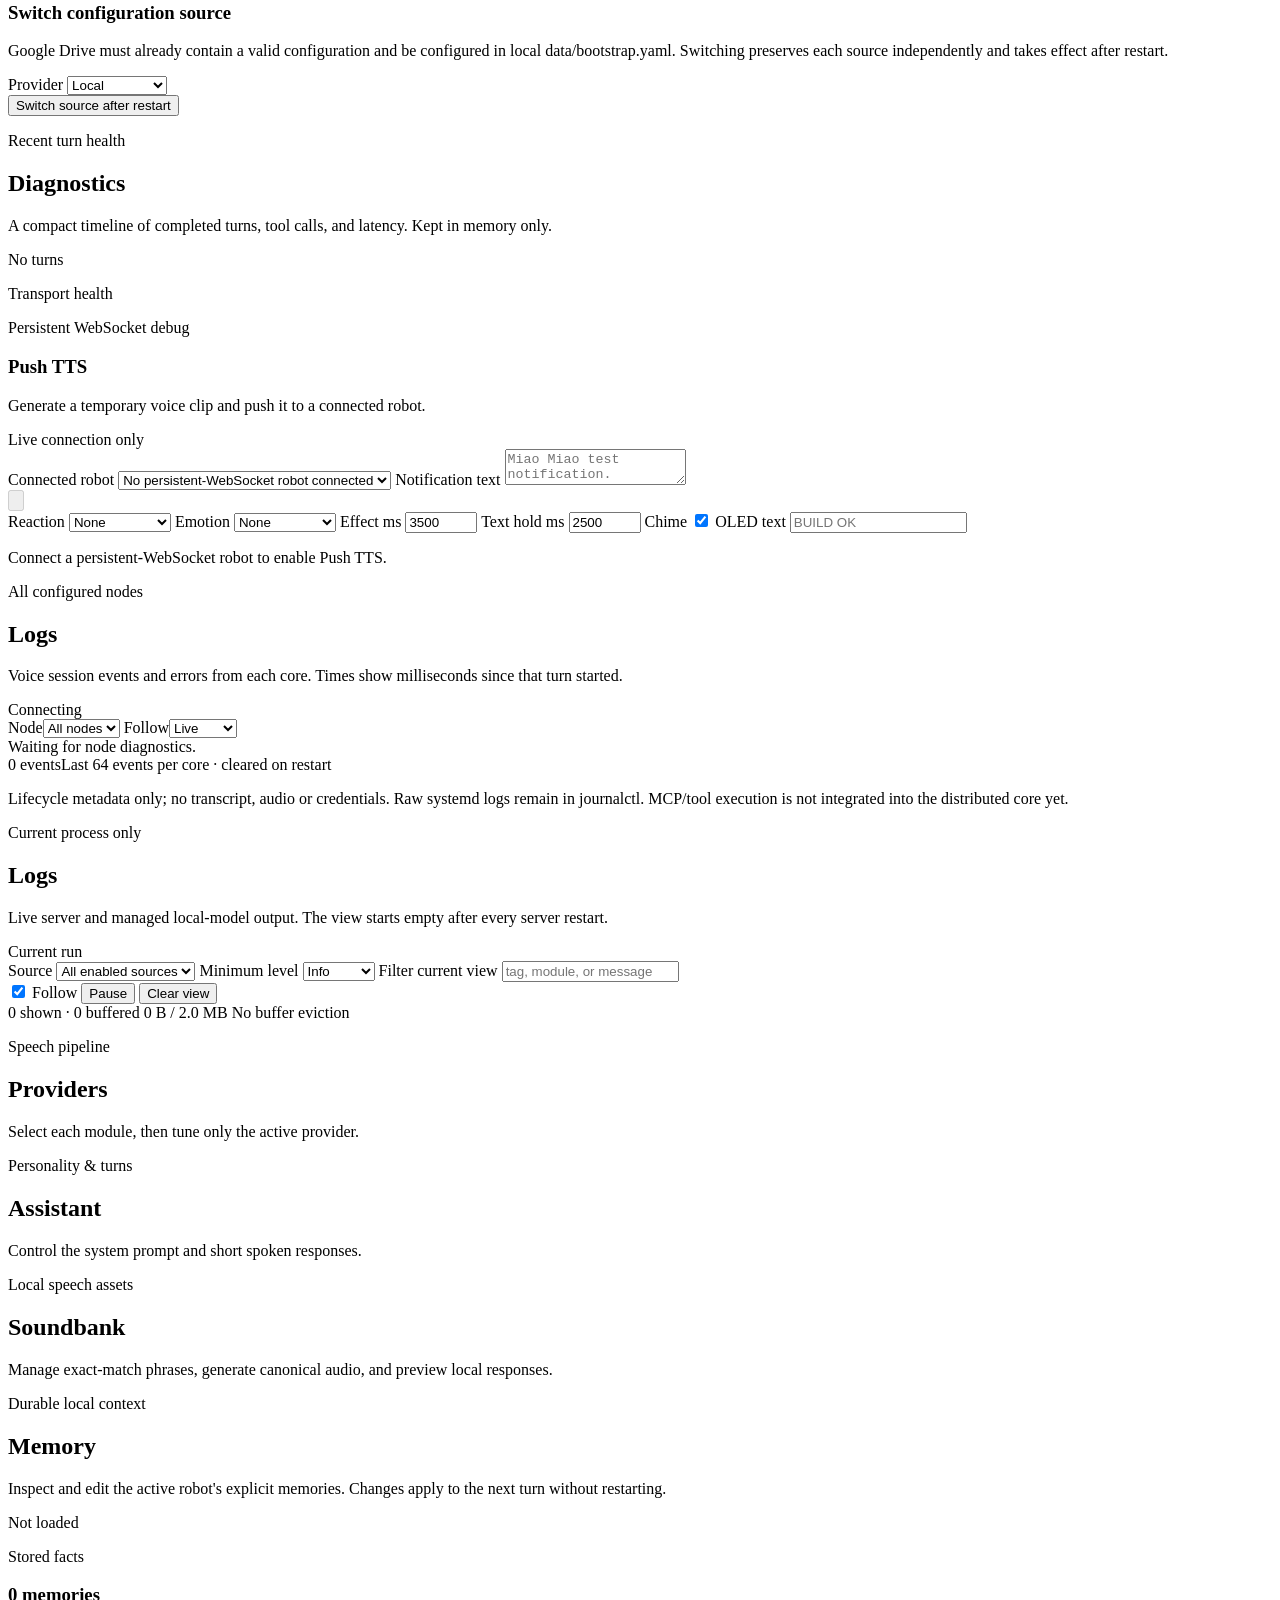
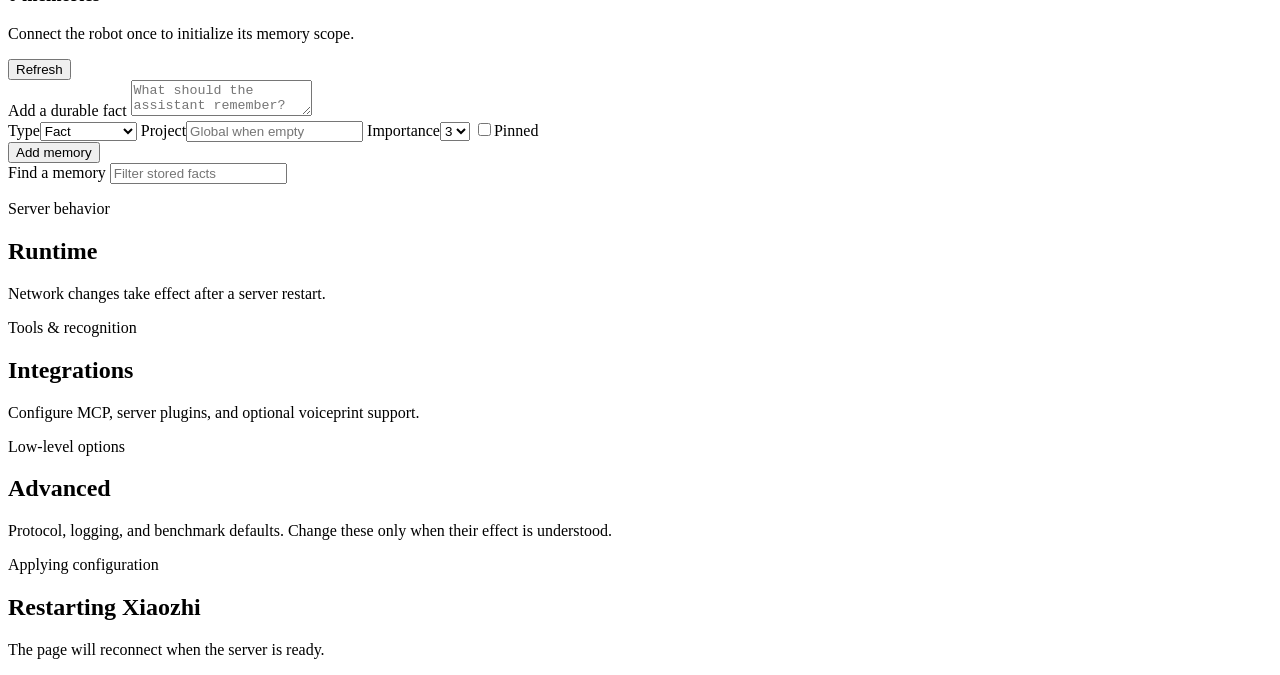
==== commit ccb5276f: "Apply shared voice configuration through Settings" ====
--- a/main/xiaozhi-server/web/settings/index.html
+++ b/main/xiaozhi-server/web/settings/index.html
@@ -6,7 +6,7 @@
     <meta name="theme-color" content="#0b0906" />
     <title>Xiaozhi Server Settings</title>
     <link rel="icon" href="/settings/favicon.svg" type="image/svg+xml" />
-    <link rel="stylesheet" href="/settings/styles.css?v=46" />
+    <link rel="stylesheet" href="/settings/styles.css?v=48" />
   </head>
   <body>
     <div class="ambient ambient-one"></div>
@@ -79,16 +79,23 @@
           <div class="topbar-actions">
             <span class="save-state" id="saveState">No unsaved changes</span>
             <button class="button secondary" id="restartNowButton" data-runtime-only>Restart</button>
+            <button class="button secondary hidden" id="applyRuntimeButton">Apply runtime</button>
             <button class="button secondary" id="discardButton" disabled>Discard</button>
             <button class="button primary" id="saveButton" disabled>Save changes</button>
           </div>
         </header>
 
         <div class="content">
-          <article class="panel hidden" data-control-plane>
+          <article class="panel hidden" data-control-plane id="controlPlaneBanner">
             <h3>Standalone control plane</h3>
-            <p>Edits update shared desired configuration. Runtime changes require a separate deployment.
+            <p>Save updates shared desired configuration. Runtime changes require a separate deployment.
               Logs shows voice diagnostics from the cluster cores.</p>
+          </article>
+          <article class="panel runtime-apply-panel hidden" id="runtimeApplyPanel" aria-live="polite">
+            <h3 id="runtimeApplyHeading">Voice runtime</h3>
+            <p class="section-copy" id="runtimeApplyNote"></p>
+            <dl class="detail-list" id="runtimeApplyNodes"></dl>
+            <p class="field-help">Applies ASR/VAD, LLM, TTS and Soundbank with existing installed models. Model/dependency changes and ingress VIP deployment still use Ansible.</p>
           </article>
           <section id="cluster" class="page-section hidden" data-control-plane>
             <div class="section-heading">
@@ -498,6 +505,6 @@
       </div>
     </div>
 
-    <script type="module" src="/settings/app.js?v=47"></script>
+    <script type="module" src="/settings/app.js?v=48"></script>
   </body>
 </html>
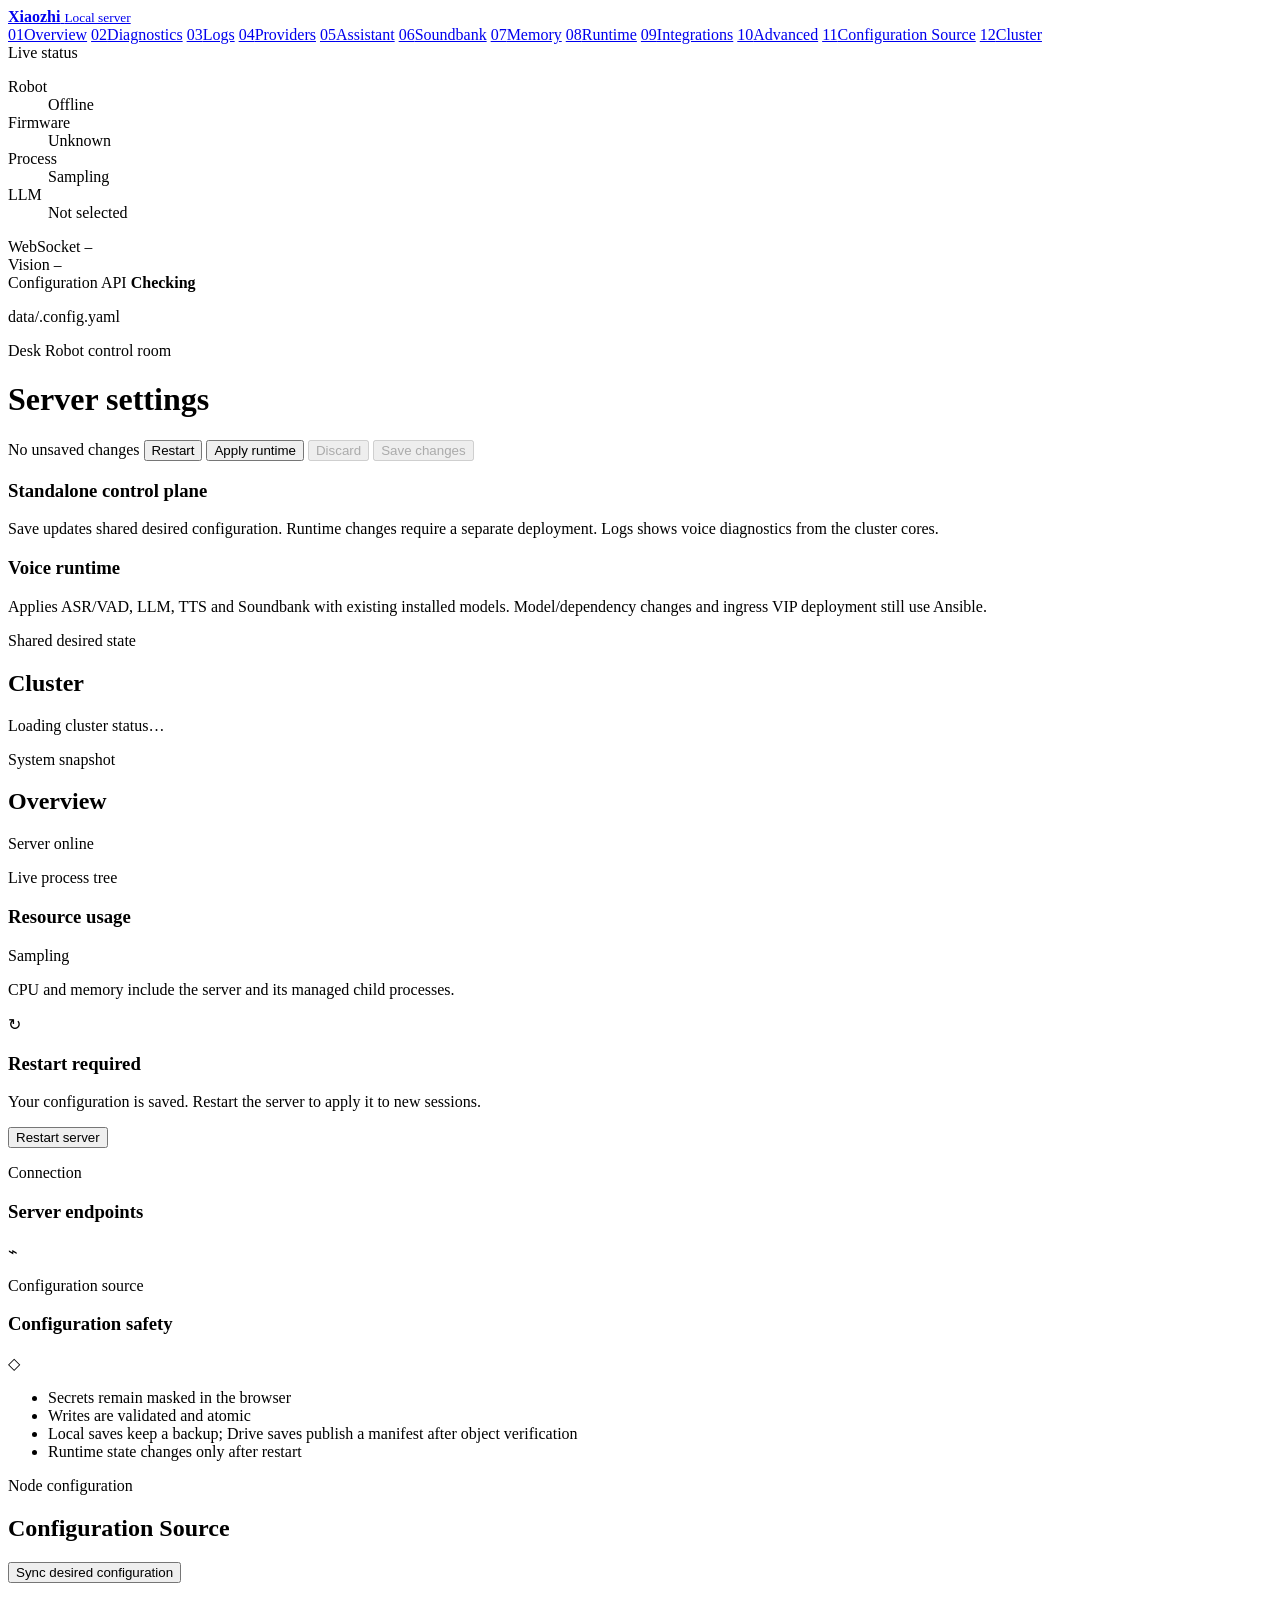
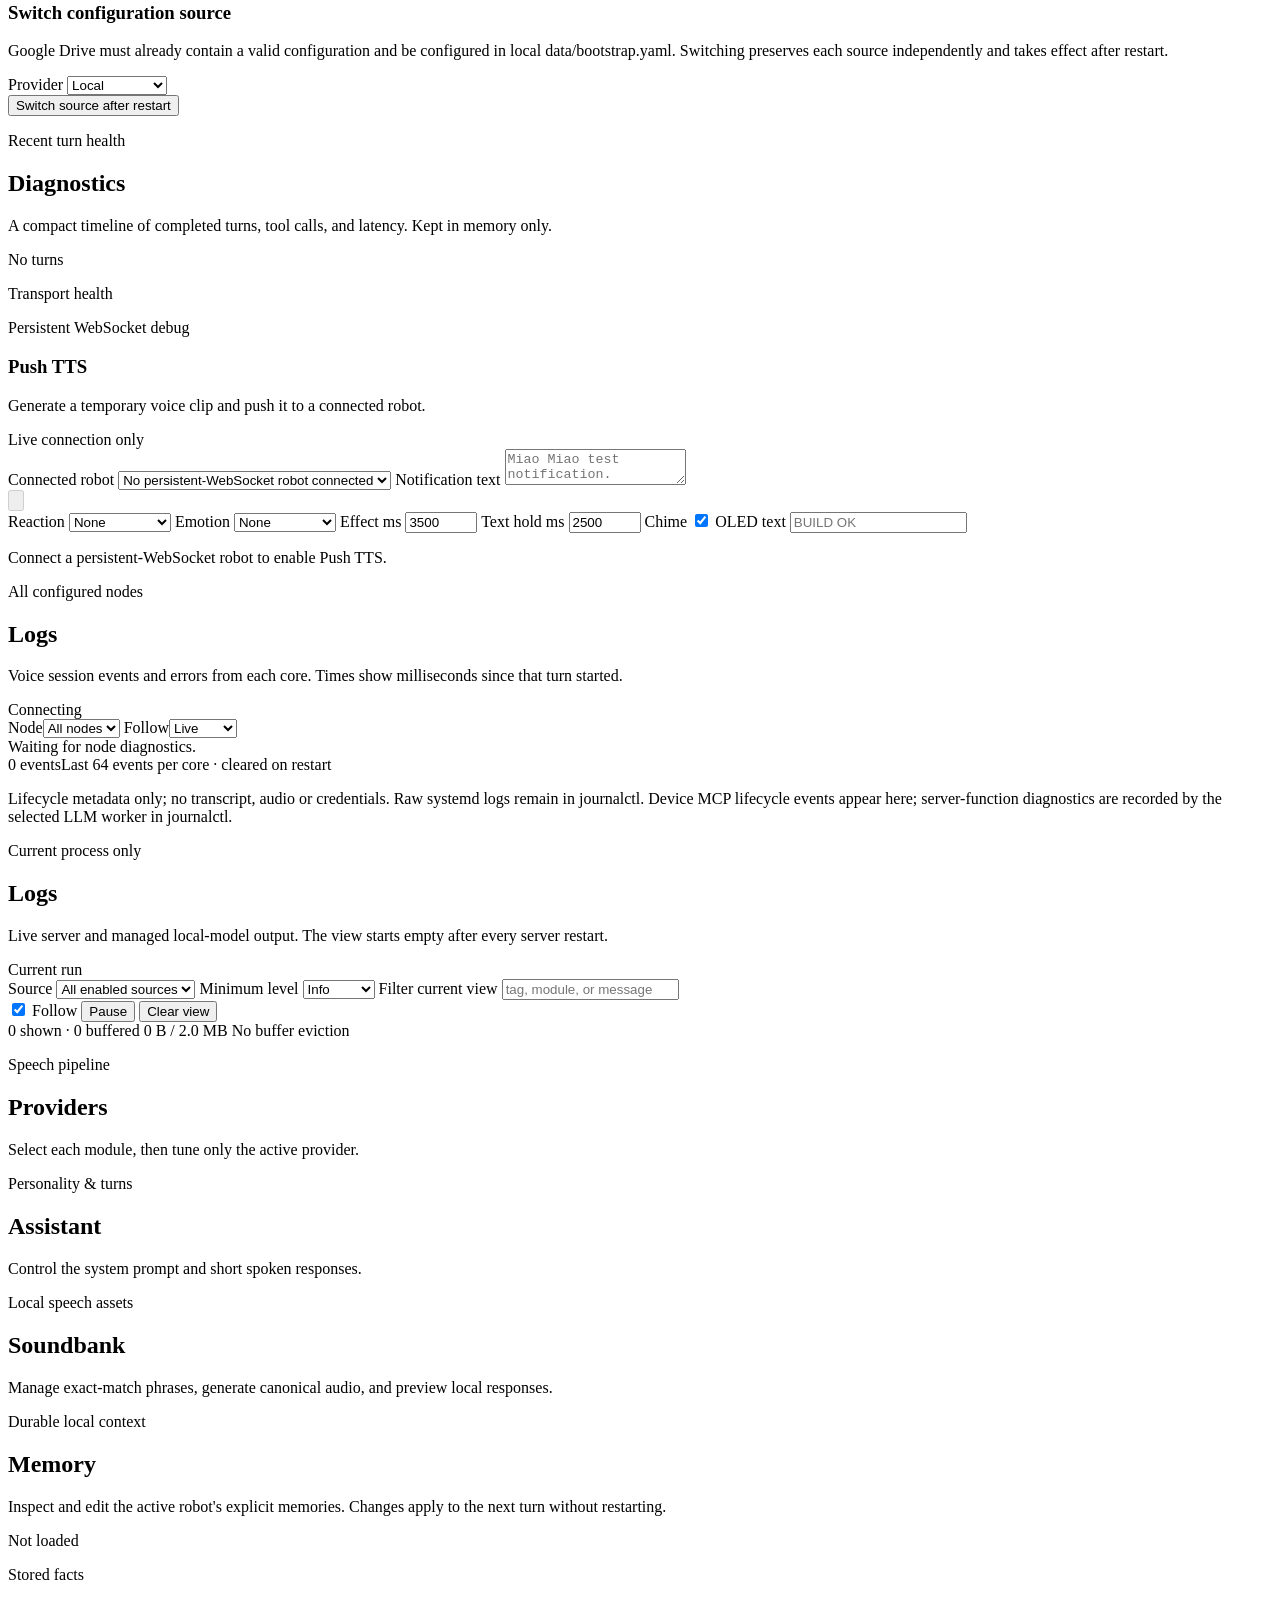
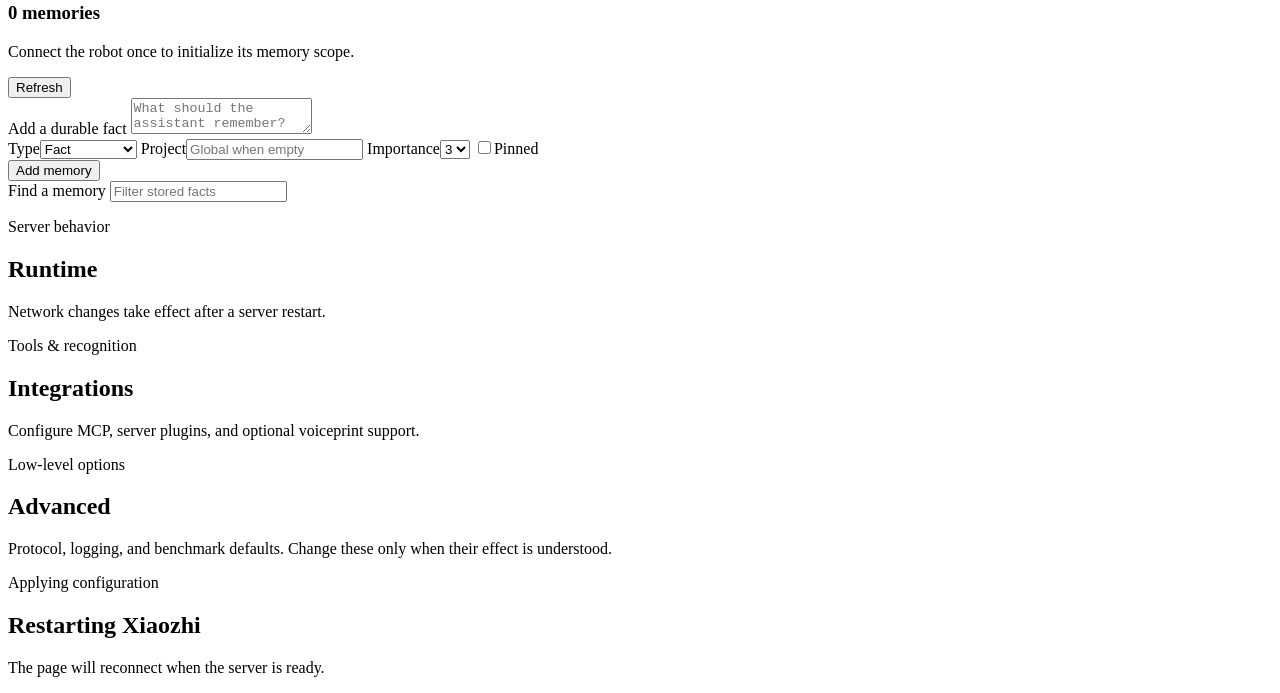
==== commit 930c4595: "Restore cluster server tools and voice session lifecycle" ====
--- a/main/xiaozhi-server/web/settings/index.html
+++ b/main/xiaozhi-server/web/settings/index.html
@@ -326,7 +326,7 @@
               </div>
               <footer class="log-footer"><span id="clusterLogCount">0 events</span><span>Last 64 events per core · cleared on restart</span></footer>
             </article>
-            <p class="section-copy hidden" data-control-plane>Lifecycle metadata only; no transcript, audio or credentials. Raw systemd logs remain in journalctl. MCP/tool execution is not integrated into the distributed core yet.</p>
+            <p class="section-copy hidden" data-control-plane>Lifecycle metadata only; no transcript, audio or credentials. Raw systemd logs remain in journalctl. Device MCP lifecycle events appear here; server-function diagnostics are recorded by the selected LLM worker in journalctl.</p>
             <div class="section-heading" data-runtime-logs>
               <div>
                 <p class="eyebrow">Current process only</p>
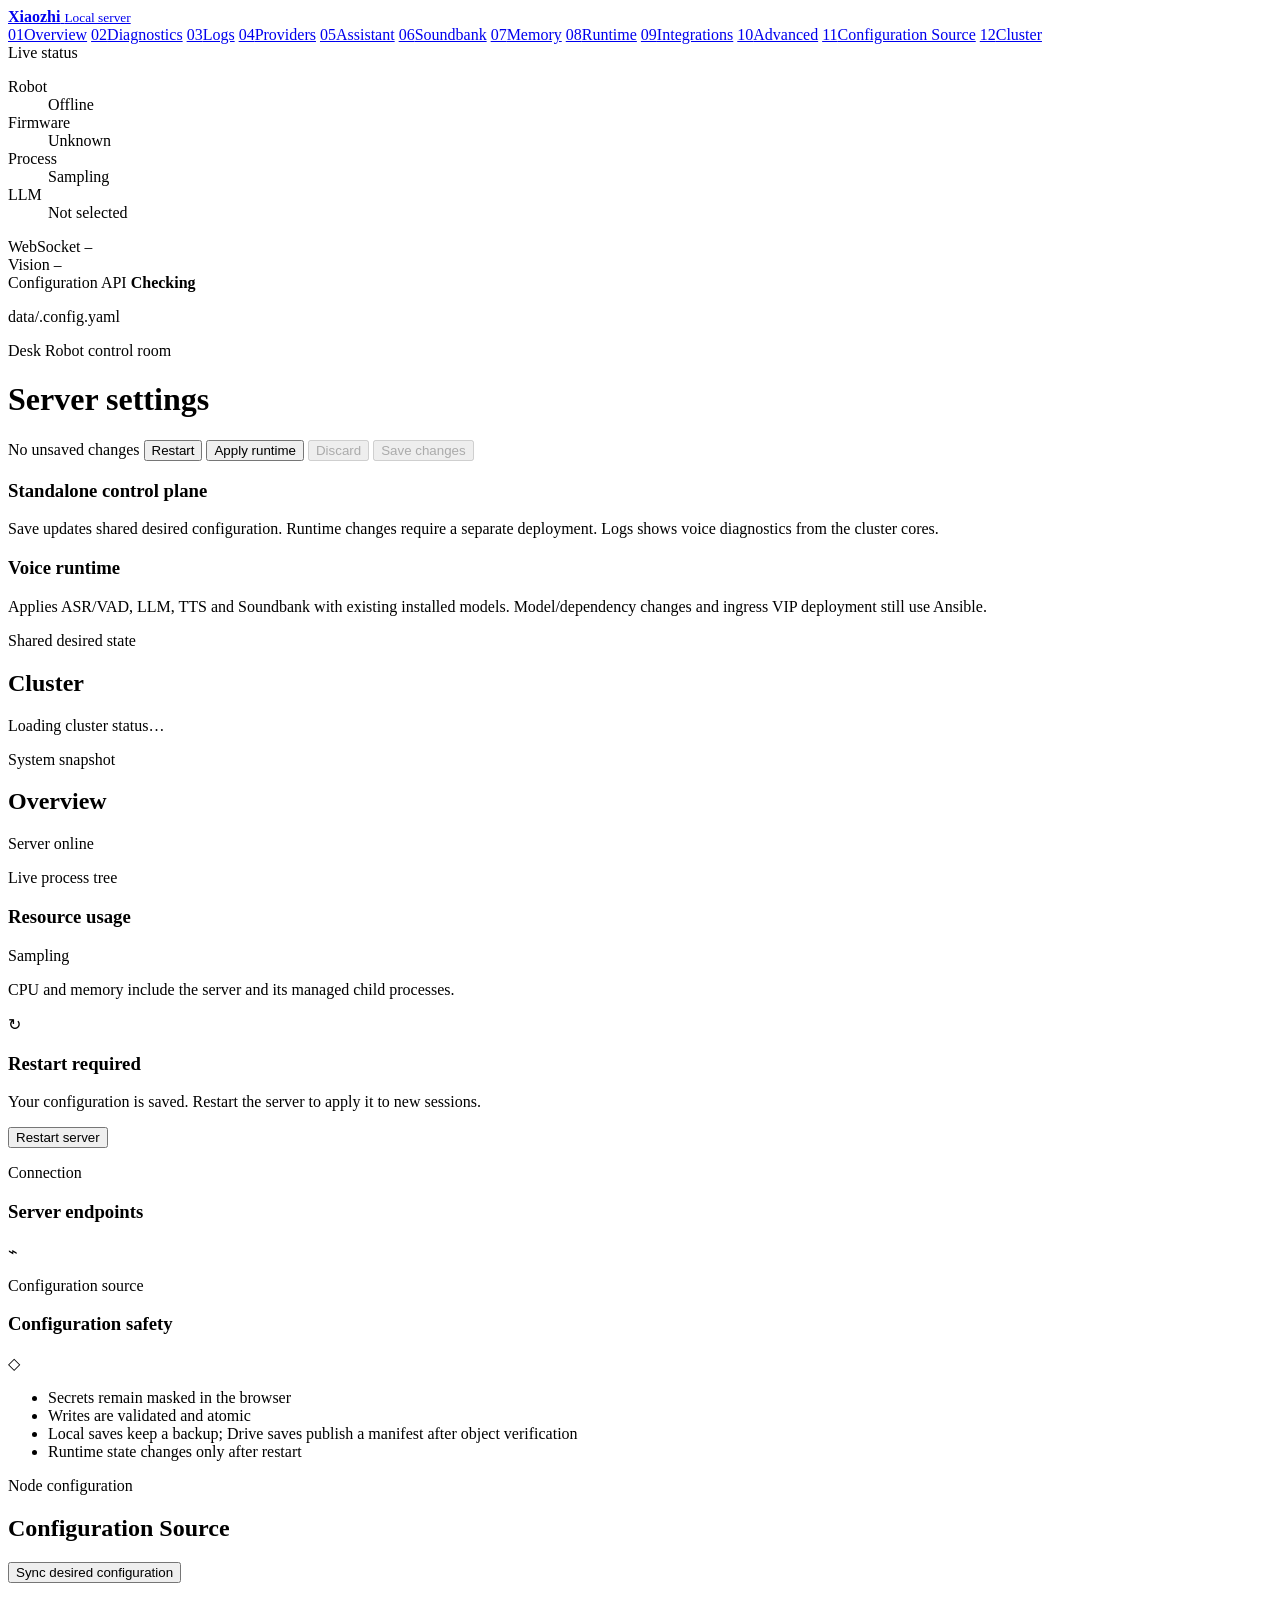
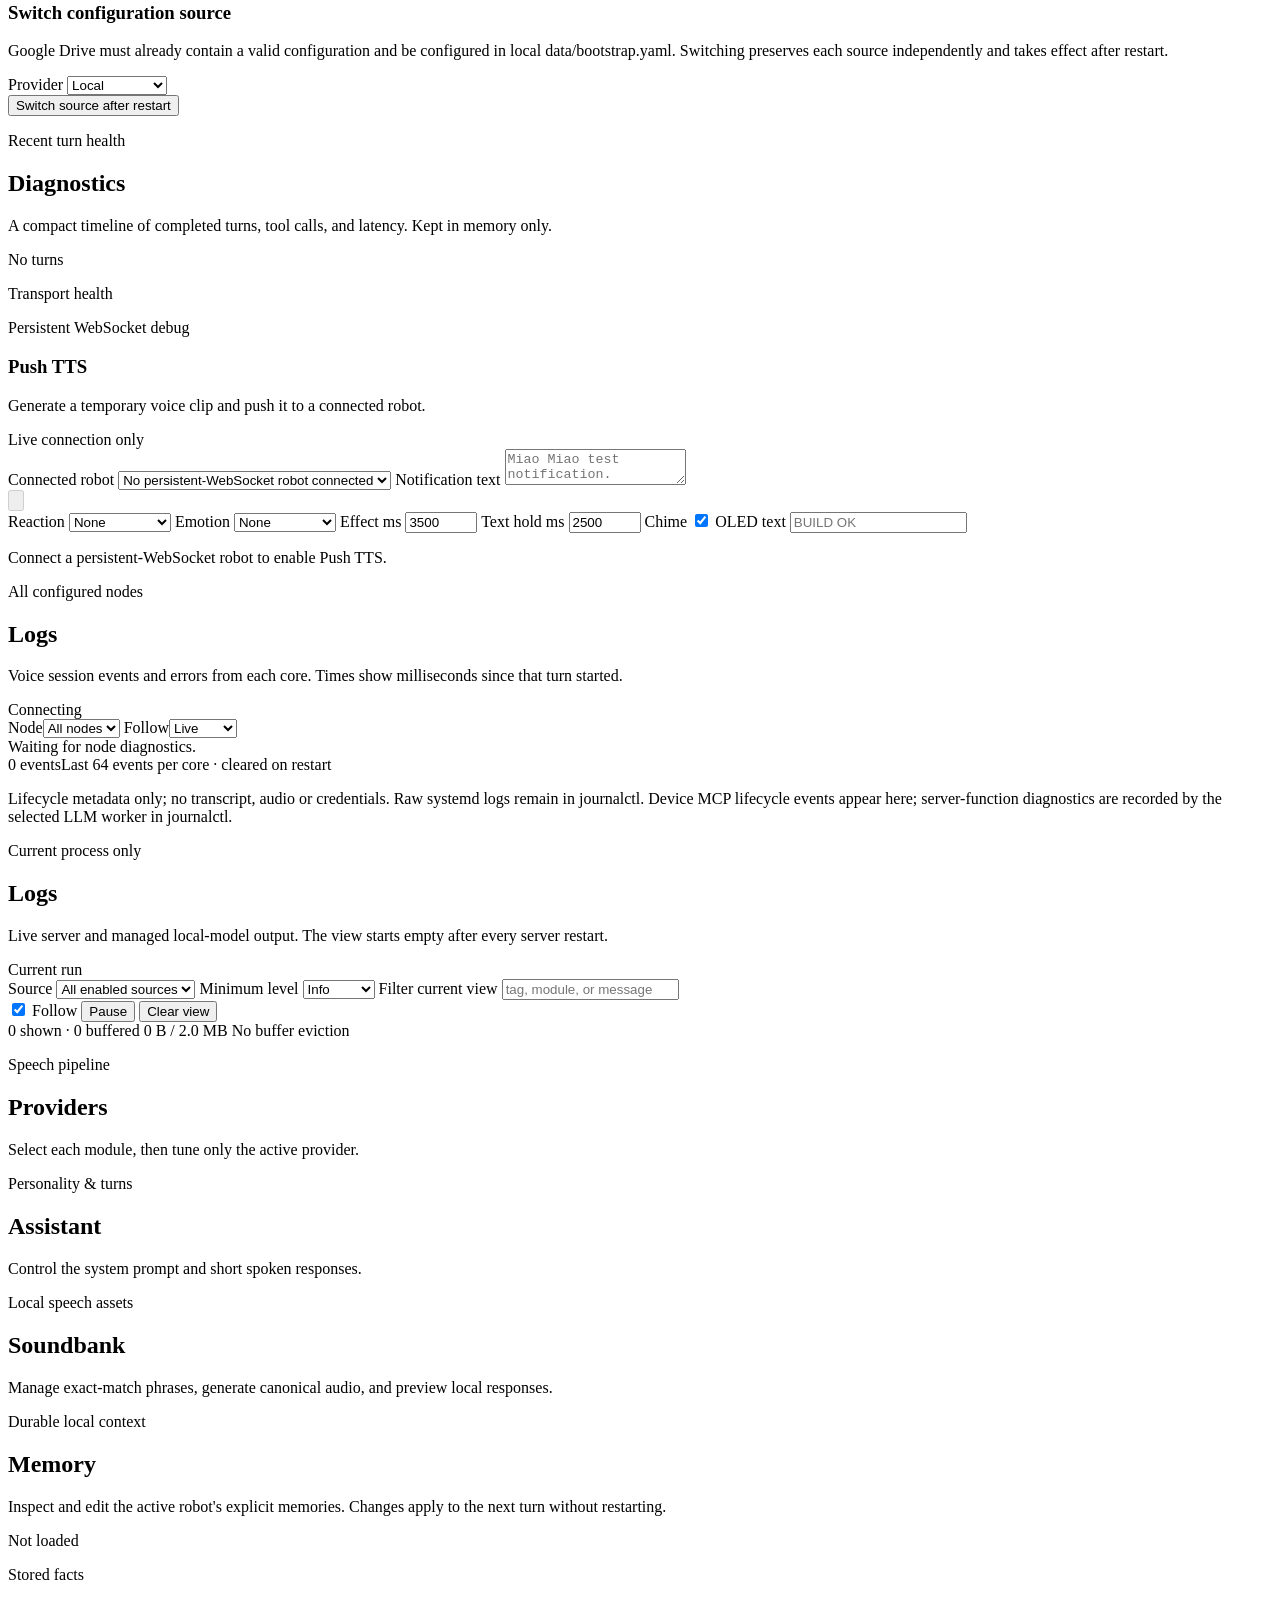
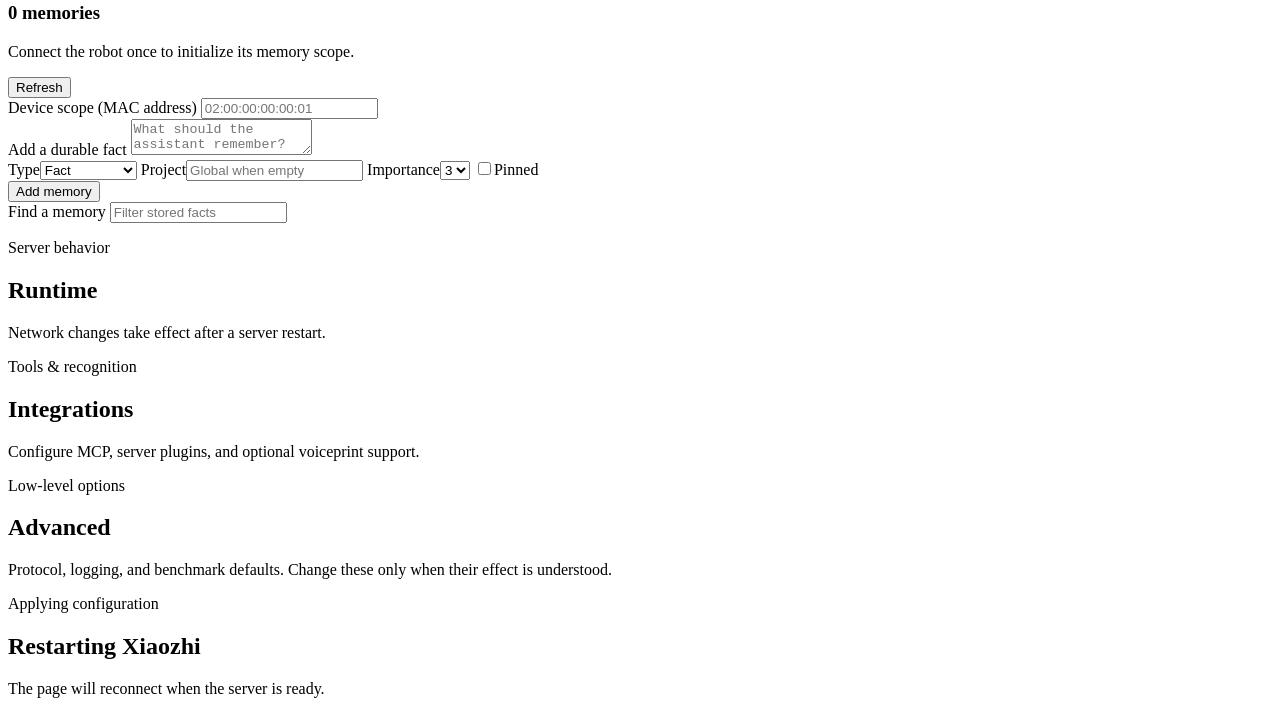
==== commit 9d5beeb2: "feat: shared cluster memory CRUD and conversation tools" ====
--- a/main/xiaozhi-server/web/settings/index.html
+++ b/main/xiaozhi-server/web/settings/index.html
@@ -435,10 +435,15 @@
                   <div>
                     <p class="eyebrow">Stored facts</p>
                     <h3 id="memoryCount">0 memories</h3>
+                    <p class="field-help" id="memoryClusterState"></p>
                     <p class="field-help" id="memoryContext">Connect the robot once to initialize its memory scope.</p>
                   </div>
                   <button class="button secondary" id="memoryRefreshButton" type="button">Refresh</button>
                 </header>
+                <label id="memoryScopeField" class="hidden"><span>Device scope (MAC address)</span>
+                  <input id="memoryScope" list="memoryScopes" placeholder="02:00:00:00:00:01" maxlength="17" />
+                  <datalist id="memoryScopes"></datalist>
+                </label>
                 <form class="memory-compose" id="memoryCreateForm">
                   <label for="memoryContent">Add a durable fact</label>
                   <textarea id="memoryContent" placeholder="What should the assistant remember?"></textarea>
